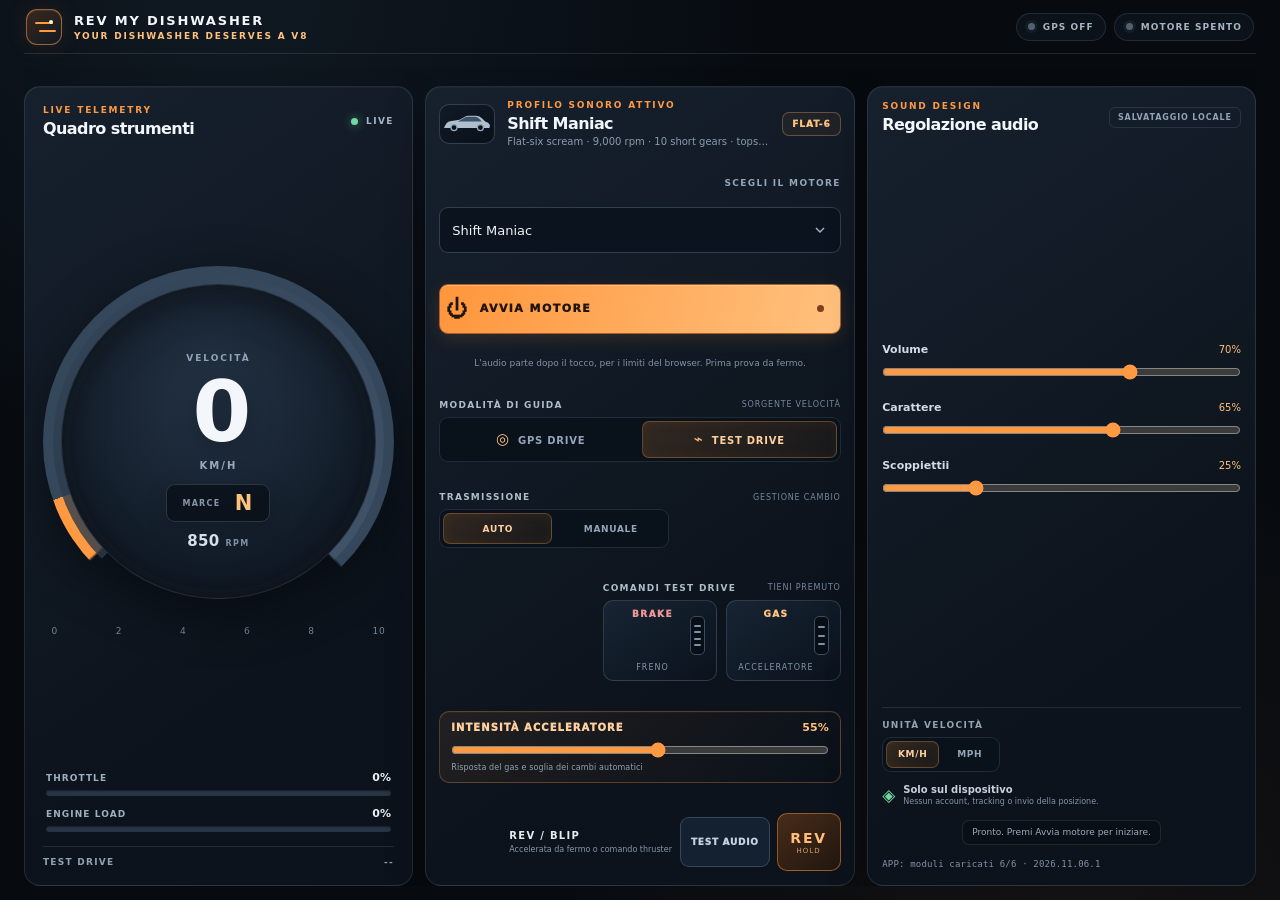
==== index.html @ 3713cd1a "Refresh automatic gearbox logic cache version" ====
<!doctype html>
<html lang="it">
<head>
  <meta charset="utf-8">
  <meta name="viewport" content="width=device-width, initial-scale=1, viewport-fit=cover">
  <meta name="theme-color" content="#080b10">
  <meta name="color-scheme" content="dark">
  <meta name="description" content="Rev My Dishwasher — Your dishwasher deserves a V8.">
  <title>Rev My Dishwasher</title>
  <link rel="icon" href="icon.svg" type="image/svg+xml">
  <link rel="stylesheet" href="styles.css">
  <link rel="stylesheet" href="cockpit.css?v=20261105-visual-2">
</head>
<body>
  <div class="app-shell">
    <header class="topbar">
      <a class="brand" href="#top" aria-label="Rev My Dishwasher">
        <span class="brand-mark" aria-hidden="true"><i></i><b></b></span>
        <span class="brand-copy"><strong>REV MY DISHWASHER</strong><small>YOUR DISHWASHER DESERVES A V8</small></span>
      </a>
      <div class="top-status">
        <span class="status-chip" id="gpsStatus"><i></i><span>GPS OFF</span></span>
        <span class="status-chip" id="audioStatus"><i></i><span>MOTORE SPENTO</span></span>
      </div>
    </header>

    <main id="top" class="dashboard">
      <section class="panel instrument-panel">
        <div class="panel-head">
          <div><p class="eyebrow">LIVE TELEMETRY</p><h1>Quadro strumenti</h1></div>
          <span class="live-mark"><i></i> LIVE</span>
        </div>

        <div class="instrument-stage">
          <div class="rpm-dial" id="rpmDial" style="--rpm-progress:0deg">
            <div class="dial-inner">
              <span class="dial-caption">VELOCITÀ</span>
              <strong class="speed-value" id="speedValue">0</strong>
              <span class="speed-unit" id="speedUnit">km/h</span>
              <div class="gear-box"><small>MARCE</small><strong id="gearValue">N</strong></div>
            </div>
            <div class="rpm-readout"><strong id="rpmValue">0</strong><span>RPM</span></div>
          </div>
          <div class="dial-scale"><span>0</span><span>2</span><span>4</span><span>6</span><span>8</span><span>10</span></div>
        </div>

        <div class="telemetry-bars">
          <div class="meter-row"><div><span>THROTTLE</span><b id="throttleText">0%</b></div><div class="meter-track"><i id="throttleMeter"></i></div></div>
          <div class="meter-row"><div><span>ENGINE LOAD</span><b id="loadText">0%</b></div><div class="meter-track load"><i id="loadMeter"></i></div></div>
        </div>
        <div class="instrument-foot"><span id="driveState">IN ATTESA</span><span id="gpsAccuracy">--</span></div>
      </section>

      <section class="panel control-panel">
        <div class="car-head">
          <div class="car-glyph" aria-hidden="true"><svg viewBox="0 0 120 42"><path d="M7 29 12 20q3-5 12-6l19-3 12-7q4-2 9-2h18q7 0 13 6l7 7q8 2 11 8l-1 7H8z"/><path class="glass" d="m46 11 10-6q2-1 6-1h17q5 0 10 5l5 6H39z"/><circle cx="30" cy="29" r="7"/><circle cx="91" cy="29" r="7"/></svg></div>
          <div class="car-title"><p class="eyebrow">PROFILO SONORO ATTIVO</p><h2 id="carName">Shift Maniac</h2><p id="carTagline">Flat-six scream · 9,000 rpm</p></div>
          <span class="engine-badge" id="engineBadge">FLAT-6</span>
        </div>

        <label class="field-label" for="carSelect">SCEGLI IL MOTORE</label>
        <select id="carSelect" class="car-select"></select>

        <button class="start-button" id="startButton" type="button">
          <span class="power-symbol">⏻</span><span id="startLabel">AVVIA MOTORE</span><i class="start-led"></i>
        </button>
        <p class="start-note" id="startNote">L'audio parte dopo il tocco, per i limiti del browser. Prima prova da fermo.</p>

        <div class="section-block">
          <div class="section-heading"><span>MODALITÀ DI GUIDA</span><small>SORGENTE VELOCITÀ</small></div>
          <div class="segmented" role="group" aria-label="Modalità di guida">
            <button type="button" data-mode="gps" aria-pressed="false"><span>◎</span> GPS DRIVE</button>
            <button type="button" data-mode="test" class="active" aria-pressed="true"><span>⌁</span> TEST DRIVE</button>
          </div>
        </div>

        <div class="section-block gearbox-block">
          <div class="section-heading"><span>TRASMISSIONE</span><small>GESTIONE CAMBIO</small></div>
          <div class="gearbox-row">
            <div class="segmented compact" role="group" aria-label="Tipo cambio">
              <button id="autoButton" class="active" type="button" aria-pressed="true">AUTO</button>
              <button id="manualButton" type="button" aria-pressed="false">MANUALE</button>
            </div>
            <div class="manual-gears" id="manualGears" hidden>
              <button id="downGear" type="button" aria-label="Scala marcia">−</button>
              <strong id="manualGearLabel">1</strong>
              <button id="upGear" type="button" aria-label="Aumenta marcia">+</button>
            </div>
          </div>
        </div>

        <div class="pedal-block" id="testControls">
          <div class="section-heading"><span>COMANDI TEST DRIVE</span><small>TIENI PREMUTO</small></div>
          <div class="pedal-row">
            <button class="pedal brake" id="brakePedal" type="button"><span class="pedal-kicker">BRAKE</span><span class="pedal-face"><i></i><i></i><i></i><i></i></span><small>FRENO</small></button>
            <button class="pedal gas" id="gasPedal" type="button"><span class="pedal-kicker">GAS</span><span class="pedal-face"><i></i><i></i><i></i></span><small>ACCELERATORE</small></button>
          </div>
        </div>

        <div class="accelerator-intensity">
          <label class="intensity-control">
            <span><b>INTENSITÀ ACCELERATORE</b><output id="intensityValue">55%</output></span>
            <input id="intensitySlider" type="range" min="0" max="100" value="55">
            <small>Risposta del gas e soglia dei cambi automatici</small>
          </label>
        </div>

        <div class="rev-row">
          <div><b>REV / BLIP</b><small>Accelerata da fermo o comando thruster</small></div>
          <div class="rev-actions"><button class="test-audio" id="soundTestButton" type="button">TEST AUDIO</button><button class="rev-button" id="revButton" type="button"><b>REV</b><small>HOLD</small></button></div>
        </div>
      </section>

      <section class="panel tuning-panel">
        <div class="panel-head"><div><p class="eyebrow">SOUND DESIGN</p><h2>Regolazione audio</h2></div><span class="local-tag">SALVATAGGIO LOCALE</span></div>
        <div class="slider-list">
          <label class="slider-control"><span><b>Volume</b><output id="volumeValue">70%</output></span><input id="volumeSlider" type="range" min="0" max="100" value="70"></label>
          <label class="slider-control"><span><b>Carattere</b><output id="characterValue">65%</output></span><input id="characterSlider" type="range" min="0" max="100" value="65"></label>
          <label class="slider-control"><span><b>Scoppiettii</b><output id="crackleValue">25%</output></span><input id="crackleSlider" type="range" min="0" max="100" value="25"></label>
        </div>
        <div class="bottom-controls">
          <div><span class="field-label">UNITÀ VELOCITÀ</span><div class="segmented compact units"><button id="kmhButton" class="active" type="button">KM/H</button><button id="mphButton" type="button">MPH</button></div></div>
          <div class="privacy-note"><span class="privacy-icon">◈</span><span><b>Solo sul dispositivo</b><small>Nessun account, tracking o invio della posizione.</small></span></div>
        </div>
        <div class="notice" id="notice" role="status">Pronto. Premi Avvia motore per iniziare.</div>
        <p id="runtimeStatus" role="status" style="margin:8px 0 0;color:#8793a3;font:11px/1.4 ui-monospace,monospace;letter-spacing:.02em;overflow-wrap:anywhere">APP: caricamento moduli…</p>
      </section>

      <section class="footer-panel">
        <div><p class="eyebrow">REV MY DISHWASHER · PERSONAL BUILD</p><h2>Your dishwasher deserves a V8.</h2><p>Il suono viene generato in tempo reale nel browser. GPS, cambio e parametri audio restano sul dispositivo.</p></div>
        <div class="footer-flags"><span><i></i> Audio locale</span><span><i></i> Nessun paywall</span><span><i></i> Accesso privato</span></div>
      </section>
    </main>

    <footer class="page-footer"><span>REV MY DISHWASHER</span><span>Non coprire sirene, clacson, avvisi o altri suoni di sicurezza. Usa a volume moderato.</span></footer>
  </div>

  <script>
    (function () {
      var boot = window.__RMD_BOOT = { version: '2026.11.06.1', loaded: [], errors: [], ready: false };
      function show(message) {
        var box = document.getElementById('notice');
        var status = document.getElementById('runtimeStatus');
        if (box) { box.className = 'notice error'; box.textContent = message; }
        if (status) status.textContent = 'APP: ERRORE · ' + message;
      }
      window.__RMD_SCRIPT_LOADED = function (name) {
        boot.loaded.push(name);
        var status = document.getElementById('runtimeStatus');
        if (status) status.textContent = 'APP: moduli caricati ' + boot.loaded.length + '/6 · ' + boot.version;
      };
      window.__RMD_SCRIPT_FAILED = function (name) {
        var message = 'Impossibile caricare ' + name + '.';
        boot.errors.push(message); show(message);
      };
      window.addEventListener('error', function (event) {
        var message = event && event.message ? event.message : 'Errore JavaScript non identificato';
        if (event && event.filename) message += ' (' + event.filename.split('/').pop() + ':' + (event.lineno || '?') + ')';
        boot.errors.push(message); show('Errore JavaScript: ' + message);
      });
      window.addEventListener('unhandledrejection', function (event) {
        var reason = event && event.reason;
        var message = reason && reason.message ? reason.message : String(reason || 'Promise rifiutata');
        boot.errors.push(message); show('Errore audio/app: ' + message);
      });
      setTimeout(function () {
        if (!boot.ready && !boot.errors.length) show('App non inizializzata. Moduli: ' + boot.loaded.join(', '));
      }, 2500);
    })();
  </script>
  <script src="js/engine-dsp.js?v=20261105-1" onload="__RMD_SCRIPT_LOADED('engine-dsp.js')" onerror="__RMD_SCRIPT_FAILED('engine-dsp.js')"></script>
  <script src="js/cars.js?v=20261105-1" onload="__RMD_SCRIPT_LOADED('cars.js')" onerror="__RMD_SCRIPT_FAILED('cars.js')"></script>
  <script src="js/audio.js?v=20261105-1" onload="__RMD_SCRIPT_LOADED('audio.js')" onerror="__RMD_SCRIPT_FAILED('audio.js')"></script>
  <script src="js/gps.js?v=20261105-1" onload="__RMD_SCRIPT_LOADED('gps.js')" onerror="__RMD_SCRIPT_FAILED('gps.js')"></script>
  <script src="js/vehicle.js?v=20261106-auto-1" onload="__RMD_SCRIPT_LOADED('vehicle.js')" onerror="__RMD_SCRIPT_FAILED('vehicle.js')"></script>
  <script src="js/main.js?v=20261105-1" onload="__RMD_SCRIPT_LOADED('main.js')" onerror="__RMD_SCRIPT_FAILED('main.js')"></script>
</body>
</html>
---- styles.css ----
:root{color-scheme:dark;--bg:#080b10;--panel:#111720;--panel2:#0d131b;--line:#253140;--muted:#8391a2;--text:#f2f5f8;--amber:#ff9b3d;--amber2:#ffbd71;--green:#72d8a0;--red:#ff6262;font-family:Inter,ui-sans-serif,system-ui,-apple-system,BlinkMacSystemFont,"Segoe UI",sans-serif}*{box-sizing:border-box}html{min-height:100%;background:var(--bg)}body{margin:0;min-height:100vh;color:var(--text);background:radial-gradient(ellipse at 50% -18%,#1b2634 0,transparent 54%),var(--bg);font-size:15px}.app-shell{width:min(1440px,100%);margin:0 auto;padding:0 30px 22px}.topbar{height:80px;display:flex;align-items:center;justify-content:space-between;border-bottom:1px solid rgba(128,148,170,.18);gap:18px}.brand{display:flex;align-items:center;gap:12px;text-decoration:none;color:inherit}.brand-mark{position:relative;width:36px;height:36px;border:1px solid #a65f2c;border-radius:11px;display:block;background:linear-gradient(145deg,#352216,#10151c);box-shadow:0 0 24px #ff963b1c}.brand-mark:before,.brand-mark:after{content:"";position:absolute;left:8px;right:8px;height:2px;background:var(--amber);border-radius:3px}.brand-mark:before{top:12px}.brand-mark:after{top:20px;left:12px;right:5px}.brand-mark i{position:absolute;width:4px;height:4px;border-radius:50%;background:#fff0d7;right:8px;top:10px}.brand-mark b{display:none}.brand-copy{display:flex;flex-direction:column;gap:3px}.brand-copy strong{font-size:14px;letter-spacing:.12em}.brand-copy small{font-size:9px;letter-spacing:.22em;color:var(--amber2);font-weight:700}.top-status{display:flex;gap:8px}.status-chip{display:inline-flex;align-items:center;gap:8px;padding:8px 11px;border:1px solid var(--line);border-radius:6px;background:#0d131b;color:#9aa8b7;font-size:9px;font-weight:800;letter-spacing:.12em}.status-chip i,.live-mark i{width:7px;height:7px;border-radius:50%;background:#556272;box-shadow:0 0 0 3px #5562721b}.status-chip.ok i{background:var(--green);box-shadow:0 0 8px #72d8a0a3}.status-chip.active i{background:var(--amber);box-shadow:0 0 8px #ff9b3da3}.dashboard{display:grid;grid-template-columns:minmax(330px,.88fr) minmax(450px,1.12fr);gap:18px;padding-top:20px}.panel{border:1px solid var(--line);border-radius:12px;background:linear-gradient(155deg,#151e29,#0f151d 70%);box-shadow:0 14px 44px #00000024}.instrument-panel{padding:22px 24px 18px;grid-row:span 2;min-height:610px;display:flex;flex-direction:column}.panel-head{display:flex;align-items:center;justify-content:space-between;gap:12px}.eyebrow{margin:0 0 5px;color:var(--amber);font-size:9px;font-weight:800;letter-spacing:.2em}.panel h1,.panel h2{margin:0;font-size:20px;letter-spacing:-.025em}.live-mark{display:flex;align-items:center;gap:7px;color:#9daebe;font-size:9px;font-weight:800;letter-spacing:.15em}.live-mark i{background:var(--green);box-shadow:0 0 9px #72d8a0}.instrument-stage{flex:1;display:flex;flex-direction:column;align-items:center;justify-content:center;min-height:390px;padding:18px 0 10px}.rpm-dial{--rpm-progress:0deg;position:relative;width:min(100%,350px);aspect-ratio:1;border-radius:50%;display:grid;place-items:center;background:conic-gradient(from 225deg,transparent 0deg,transparent 2deg,var(--amber) 3deg,var(--amber) var(--rpm-progress),#354253 var(--rpm-progress),#354253 270deg,transparent 271deg,transparent 360deg);filter:drop-shadow(0 12px 22px #0008)}.rpm-dial:before{content:"";position:absolute;inset:10px;border-radius:50%;background:conic-gradient(from 225deg,#242f3d 0deg,#3a495c 270deg,transparent 271deg);opacity:.8}.rpm-dial:after{content:"";position:absolute;inset:18px;border:1px solid #71819721;border-radius:50%;background:radial-gradient(circle at 48% 40%,#202b38 0,#0c121a 67%);box-shadow:inset 0 5px 30px #0008}.dial-inner{position:relative;z-index:1;display:flex;flex-direction:column;align-items:center;justify-content:center;margin-top:-8px}.dial-caption{font-size:9px;font-weight:800;letter-spacing:.2em;color:#8493a4}.speed-value{font-size:clamp(68px,7vw,94px);font-weight:750;line-height:1;letter-spacing:-.07em;font-variant-numeric:tabular-nums;margin:8px 0 0}.speed-unit{font-size:11px;letter-spacing:.17em;text-transform:uppercase;color:#8f9dae;margin-top:4px}.gear-box{display:flex;align-items:center;gap:12px;margin-top:19px;padding:7px 14px;border:1px solid #405063;background:#0a1018;border-radius:7px}.gear-box small{font-size:8px;color:#8492a3;letter-spacing:.15em}.gear-box strong{font-size:21px;color:var(--amber2);min-width:20px;text-align:center}.rpm-readout{position:absolute;z-index:2;bottom:20%;display:flex;align-items:baseline;gap:5px}.rpm-readout strong{font-size:14px;font-variant-numeric:tabular-nums;color:#b4c1d0}.rpm-readout span{font-size:8px;letter-spacing:.14em;color:#778596}.dial-scale{width:100%;max-width:350px;display:flex;justify-content:space-between;padding:0 9px;color:#738396;font-size:9px;letter-spacing:.08em;margin-top:10px}.telemetry-bars{display:grid;gap:17px;padding:10px 3px 20px}.meter-row>div:first-child{display:flex;align-items:center;justify-content:space-between;margin-bottom:8px}.meter-row span{font-size:9px;color:#9aa7b7;font-weight:800;letter-spacing:.12em}.meter-row b{font-size:11px;font-variant-numeric:tabular-nums;color:#e3e9f0}.meter-track{height:6px;border-radius:20px;background:#263241;overflow:hidden}.meter-track i{display:block;width:0;height:100%;border-radius:20px;background:linear-gradient(90deg,#d76f27,#ffba70);transition:width .12s linear}.meter-track.load i{background:linear-gradient(90deg,#477b9f,#74c7e6)}.instrument-foot{display:flex;justify-content:space-between;padding-top:13px;border-top:1px solid #273241;color:#8a99aa;font-size:9px;font-weight:800;letter-spacing:.13em}.control-panel{padding:21px 23px 18px}.car-head{display:flex;align-items:center;gap:13px;margin-bottom:17px}.car-glyph{width:72px;height:51px;display:grid;place-items:center;border:1px solid #303d4d;border-radius:8px;background:#0a1018;flex:none}.car-glyph svg{width:65px;fill:#9ba9b8}.car-glyph .glass{fill:#34485b}.car-glyph circle{fill:#0a1018;stroke:#7b8b9d;stroke-width:3}.car-title{min-width:0;flex:1}.car-title h2{font-size:20px;white-space:nowrap;overflow:hidden;text-overflow:ellipsis}.car-title>p:last-child{margin:4px 0 0;color:#8392a3;font-size:11px;white-space:nowrap;overflow:hidden;text-overflow:ellipsis}.engine-badge{padding:6px 8px;border:1px solid #65472f;border-radius:5px;color:var(--amber2);font-size:9px;font-weight:900;letter-spacing:.1em}.field-label{display:block;margin:0 0 7px;color:#93a2b4;font-size:9px;font-weight:800;letter-spacing:.15em}.car-select{appearance:none;width:100%;height:42px;padding:0 38px 0 12px;border:1px solid #344355;border-radius:6px;color:#e7edf4;background:#0c131c url("data:image/svg+xml,%3Csvg xmlns='http://www.w3.org/2000/svg' width='12' height='12' viewBox='0 0 12 12'%3E%3Cpath d='m2 4 4 4 4-4' fill='none' stroke='%23aab6c5' stroke-width='1.4'/%3E%3C/svg%3E") no-repeat right 14px center;font:inherit;font-size:13px}.start-button{width:100%;height:52px;margin-top:13px;display:flex;align-items:center;justify-content:center;gap:11px;border:1px solid #a95f2d;border-radius:7px;color:#20140b;background:linear-gradient(100deg,#ff9a3d,#ffc17e);font-size:12px;font-weight:950;letter-spacing:.14em;box-shadow:0 5px 20px #f68f3b1f;cursor:pointer;transition:filter .15s,transform .15s}.start-button:hover{filter:brightness(1.07)}.start-button:active{transform:translateY(1px)}.start-button.running{border-color:#438a66;background:linear-gradient(100deg,#55b982,#a1e4b9);color:#071b10}.power-symbol{font-size:21px;line-height:1;font-weight:400}.start-led{width:7px;height:7px;background:#7e401c;border-radius:50%;margin-left:auto;margin-right:14px}.start-button.running .start-led{background:#0b4b29;box-shadow:0 0 8px #135d32}.start-note{min-height:22px;margin:7px 0 14px;color:#778799;font-size:10px;line-height:1.4}.section-block{padding:12px 0;border-top:1px solid #293442}.section-heading{display:flex;align-items:center;justify-content:space-between;gap:10px;margin-bottom:9px}.section-heading span{font-size:9px;font-weight:850;letter-spacing:.15em;color:#aab5c2}.section-heading small{font-size:8px;letter-spacing:.1em;color:#6e7d8e}.segmented{display:flex;gap:5px;padding:4px;background:#090f16;border:1px solid #283444;border-radius:7px}.segmented button{flex:1;min-height:35px;border:1px solid transparent;border-radius:5px;background:transparent;color:#8e9cac;font-size:10px;font-weight:850;letter-spacing:.08em;cursor:pointer}.segmented button span{font-size:15px;margin-right:5px;color:var(--amber2)}.segmented button.active{border-color:#5a412d;background:linear-gradient(130deg,#2b2119,#181c22);color:#ffc17e;box-shadow:inset 0 0 12px #ff9b3d0e}.gearbox-block{padding-bottom:10px}.gearbox-row{display:flex;align-items:center;gap:10px}.compact{max-width:230px;flex:1}.compact button{min-height:29px;font-size:9px}.manual-gears{display:flex;align-items:center;gap:7px}.manual-gears button{width:30px;height:30px;border-radius:5px;border:1px solid #364659;background:#121d29;color:#f5ad63;font-size:18px;cursor:pointer}.manual-gears strong{min-width:16px;text-align:center;color:#ecf1f6}.pedal-block{border-top:1px solid #293442;padding-top:12px}.pedal-row{display:grid;grid-template-columns:1fr 1fr;gap:12px}.pedal{height:78px;display:grid;grid-template-columns:1fr auto;grid-template-rows:auto 1fr auto;align-items:center;padding:8px 12px;border:1px solid #394758;border-radius:6px;background:linear-gradient(145deg,#141e29,#0a1018);color:#b2becc;touch-action:none;user-select:none;cursor:pointer}.pedal-kicker{font-size:8px;letter-spacing:.16em;font-weight:900}.pedal-face{grid-column:2;grid-row:1 / span 2;width:15px;height:41px;display:flex;justify-content:space-evenly;align-items:center;flex-direction:column;border-radius:4px;background:#0a0f15;border:1px solid #384656;padding:3px}.pedal-face i{width:7px;height:2px;border-radius:3px;background:#718196}.pedal small{grid-row:3;font-size:8px;color:#778899;letter-spacing:.13em}.pedal.gas .pedal-kicker{color:var(--amber2)}.pedal.gas.active{border-color:#d17c3b;box-shadow:inset 0 0 18px #ff9b3d1d}.pedal.brake .pedal-kicker{color:#ed8686}.pedal.brake.active{border-color:#b85c5c;box-shadow:inset 0 0 18px #ff62621a}.rev-row{display:flex;align-items:center;justify-content:space-between;gap:10px;padding-top:13px;margin-top:12px;border-top:1px solid #293442}.rev-row>div:first-child{display:flex;flex-direction:column;gap:4px}.rev-row b{font-size:10px;letter-spacing:.15em;color:#dce3eb}.rev-row small{font-size:9px;color:#7f8e9f}.rev-actions{display:flex;align-items:center;gap:8px}.test-audio{height:34px;padding:0 12px;border:1px solid #3f5265;border-radius:5px;background:#111c28;color:#b6c5d5;font-size:8px;font-weight:900;letter-spacing:.09em;cursor:pointer}.rev-button{width:60px;height:47px;border:1px solid #9a5a2c;border-radius:7px;background:linear-gradient(145deg,#432716,#20170f);color:#ffb66f;display:flex;flex-direction:column;align-items:center;justify-content:center;gap:1px;touch-action:none;cursor:pointer}.rev-button b{font-size:13px;letter-spacing:.13em;color:inherit}.rev-button small{font-size:7px;letter-spacing:.15em;color:#bb8c64}.rev-button.active{background:linear-gradient(145deg,#ff9b3d,#d16c27);color:#1d1209;box-shadow:0 0 18px #ff9b3d37}.tuning-panel{padding:21px 23px}.local-tag{font-size:8px;font-weight:800;letter-spacing:.12em;color:#8292a4;border:1px solid #344355;border-radius:4px;padding:6px 8px}.slider-list{display:grid;grid-template-columns:1fr 1fr;gap:19px 25px;margin-top:22px}.slider-control{display:block}.slider-control>span{display:flex;align-items:center;justify-content:space-between;margin-bottom:12px}.slider-control b{font-size:11px;color:#cbd4df}.slider-control output{font-size:10px;color:var(--amber2);font-variant-numeric:tabular-nums}.slider-control input{width:100%;accent-color:var(--amber);height:4px;cursor:pointer}.bottom-controls{display:flex;align-items:center;justify-content:space-between;gap:18px;margin-top:24px;padding-top:16px;border-top:1px solid #293442}.units{width:128px}.units button{min-height:26px}.privacy-note{display:flex;align-items:center;gap:9px}.privacy-icon{color:var(--green);font-size:19px}.privacy-note>span:last-child{display:flex;flex-direction:column;gap:3px}.privacy-note b{font-size:10px;color:#bfcbd7}.privacy-note small{font-size:9px;color:#768697}.notice{margin-top:17px;padding:10px 12px;background:#0b121a;border:1px solid #263443;border-radius:5px;color:#91a0b0;font-size:10px;line-height:1.4}.notice.warn{border-color:#78512d;color:#ffbd71}.notice.error{border-color:#703a3a;color:#ff9797}.footer-panel{grid-column:1/-1;display:flex;align-items:center;justify-content:space-between;gap:22px;padding:19px 22px;border:1px solid #293644;border-radius:10px;background:linear-gradient(110deg,#111923,#0c1219)}.footer-panel h2{font-size:17px;margin:0 0 5px}.footer-panel p:last-child{margin:0;color:#8292a4;font-size:10px}.footer-flags{display:flex;flex-wrap:wrap;gap:14px}.footer-flags span{display:flex;align-items:center;gap:6px;color:#aab6c3;font-size:9px;white-space:nowrap}.footer-flags i{width:6px;height:6px;background:var(--green);border-radius:50%}.page-footer{display:flex;justify-content:space-between;gap:18px;padding:16px 2px 0;color:#667688;font-size:9px;letter-spacing:.05em}.page-footer span:first-child{font-weight:900;letter-spacing:.13em}button:focus-visible,select:focus-visible,input:focus-visible{outline:2px solid var(--amber2);outline-offset:3px}[hidden]{display:none!important}
@media(max-width:950px){.app-shell{padding:0 17px 20px}.dashboard{grid-template-columns:minmax(280px,.9fr) minmax(370px,1.1fr);gap:12px}.instrument-panel{padding:19px 17px;min-height:580px}.control-panel,.tuning-panel{padding:18px}.rpm-dial{max-width:310px}.instrument-stage{min-height:360px}.slider-list{gap:17px 18px}}
@media(max-width:720px){.app-shell{padding:0 12px 18px}.topbar{height:66px}.brand-copy strong{font-size:12px}.brand-copy small{font-size:8px;letter-spacing:.14em}.top-status{gap:5px}.status-chip{padding:7px 8px;font-size:8px}.dashboard{grid-template-columns:1fr;padding-top:12px}.instrument-panel{grid-row:auto;min-height:0;padding:17px 19px}.instrument-stage{min-height:310px}.rpm-dial{max-width:290px}.control-panel,.tuning-panel{padding:17px}.footer-panel{grid-column:auto;display:block}.footer-flags{margin-top:14px}.page-footer{flex-direction:column;gap:7px}.slider-list{gap:18px 15px}}
@media(max-width:420px){.top-status .status-chip{gap:5px;padding:6px}.top-status .status-chip span{font-size:7px}.brand-mark{width:31px;height:31px}.brand-copy strong{font-size:10px}.brand-copy small{font-size:7px}.instrument-stage{min-height:285px}.rpm-dial{max-width:260px}.speed-value{font-size:72px}.slider-list{grid-template-columns:1fr}.bottom-controls{align-items:flex-start;flex-direction:column}.privacy-note{align-items:flex-start}.car-glyph{width:59px}.car-title h2{font-size:17px}.engine-badge{font-size:8px}.rev-row{align-items:flex-start;flex-direction:column}.rev-actions{width:100%;justify-content:flex-end}}
---- cockpit.css ----
/* Rev My Dishwasher — Tesla landscape cockpit */
:root{
  color-scheme:dark;
  --bg:#070b10;--panel:#111923;--line:rgba(151,174,198,.16);
  --line-strong:rgba(151,174,198,.27);--muted:#8796a8;--text:#f3f6fa;
  --amber:#ff9a43;--amber-soft:#ffc17e;--cyan:#75c8e8;--green:#72d8a0;
  font-family:Inter,ui-sans-serif,system-ui,-apple-system,BlinkMacSystemFont,"Segoe UI",sans-serif
}
*{box-sizing:border-box}
html,body{margin:0;width:100%;min-height:100%;background:var(--bg);color:var(--text)}
body{font-size:14px;background:radial-gradient(ellipse at 18% 0%,rgba(41,65,87,.25),transparent 37%),radial-gradient(ellipse at 85% 100%,rgba(132,70,32,.10),transparent 35%),var(--bg)}
button,select,input{font:inherit}button{cursor:pointer;-webkit-tap-highlight-color:transparent}
.app-shell{width:min(1920px,100%);height:100dvh;min-height:0;margin:0 auto;padding:0 24px 14px;display:flex;flex-direction:column;gap:12px;overflow:hidden}
.topbar{height:clamp(50px,6dvh,64px);flex:none;display:flex;align-items:center;justify-content:space-between;gap:18px;border-bottom:1px solid var(--line);padding:0 2px}
.brand{display:flex;align-items:center;gap:12px;text-decoration:none;color:inherit;min-width:0}
.brand-mark{position:relative;width:36px;height:36px;flex:none;border:1px solid rgba(255,161,82,.52);border-radius:11px;display:block;background:linear-gradient(145deg,#3b281c,#111923);box-shadow:0 0 24px rgba(255,150,62,.10),inset 0 1px 0 rgba(255,255,255,.08)}
.brand-mark:before,.brand-mark:after{content:"";position:absolute;left:8px;right:8px;height:2px;background:var(--amber);border-radius:3px}
.brand-mark:before{top:12px}.brand-mark:after{top:20px;left:12px;right:5px}
.brand-mark i{position:absolute;width:4px;height:4px;border-radius:50%;background:#fff0d7;right:8px;top:10px}.brand-mark b{display:none}
.brand-copy{display:flex;flex-direction:column;gap:3px;min-width:0}
.brand-copy strong{font-size:13px;letter-spacing:.14em;font-weight:900;white-space:nowrap}
.brand-copy small{font-size:9px;letter-spacing:.20em;color:var(--amber-soft);font-weight:750;white-space:nowrap}
.top-status{display:flex;gap:8px;align-items:center}
.status-chip{display:inline-flex;align-items:center;gap:8px;padding:8px 11px;border:1px solid var(--line);border-radius:999px;background:rgba(13,20,29,.82);color:#a6b4c3;font-size:9px;font-weight:850;letter-spacing:.12em;white-space:nowrap}
.status-chip i,.live-mark i{width:7px;height:7px;flex:none;border-radius:50%;background:#536273;box-shadow:0 0 0 3px rgba(83,98,115,.13)}
.status-chip.ok i{background:var(--green);box-shadow:0 0 10px rgba(114,216,160,.65)}
.status-chip.active i{background:var(--amber);box-shadow:0 0 10px rgba(255,154,67,.65)}
.dashboard{flex:1;min-height:0;height:calc(100dvh - clamp(50px,6dvh,64px) - 26px);display:grid;grid-template-columns:minmax(330px,.88fr) minmax(560px,1.22fr);grid-template-rows:minmax(0,1.2fr) minmax(0,.8fr);gap:12px;overflow:hidden}
.panel{position:relative;min-width:0;min-height:0;border:1px solid var(--line);border-radius:16px;background:linear-gradient(145deg,rgba(23,34,47,.97),rgba(12,19,28,.98) 72%);box-shadow:0 16px 42px rgba(0,0,0,.22),inset 0 1px 0 rgba(255,255,255,.035);overflow:hidden}
.instrument-panel{grid-column:1;grid-row:1 / span 2;padding:clamp(14px,1.4vw,23px);display:flex;flex-direction:column}
.panel-head{display:flex;align-items:center;justify-content:space-between;gap:12px;min-width:0}
.eyebrow{margin:0 0 4px;color:var(--amber);font-size:9px;font-weight:900;letter-spacing:.20em;text-transform:uppercase}
.panel h1,.panel h2{margin:0;font-size:clamp(16px,1.25vw,21px);letter-spacing:-.035em;font-weight:760}
.live-mark{display:flex;align-items:center;gap:8px;color:#a6b6c7;font-size:9px;font-weight:900;letter-spacing:.16em;white-space:nowrap}
.live-mark i{background:var(--green);box-shadow:0 0 10px rgba(114,216,160,.6)}
.instrument-stage{flex:1;min-height:0;display:flex;flex-direction:column;align-items:center;justify-content:center;padding:8px 0}
.rpm-dial{--rpm-progress:0deg;position:relative;width:min(100%,430px,47dvh);aspect-ratio:1;flex:none;border-radius:50%;display:grid;place-items:center;background:conic-gradient(from 225deg,transparent 0deg,transparent 2deg,var(--amber) 3deg,var(--amber) var(--rpm-progress),#35475a var(--rpm-progress),#35475a 270deg,transparent 271deg,transparent 360deg);filter:drop-shadow(0 14px 26px rgba(0,0,0,.44))}
.rpm-dial:before{content:"";position:absolute;inset:10px;border-radius:50%;background:conic-gradient(from 225deg,#29394a 0deg,#42566d 270deg,transparent 271deg);opacity:.8}
.rpm-dial:after{content:"";position:absolute;inset:18px;border:1px solid rgba(155,183,209,.13);border-radius:50%;background:radial-gradient(circle at 48% 35%,#233244 0,#111b27 66%,#0a111a 100%);box-shadow:inset 0 6px 36px rgba(0,0,0,.55),inset 0 0 0 8px rgba(255,255,255,.012)}
.dial-inner{position:relative;z-index:1;display:flex;flex-direction:column;align-items:center;justify-content:center;margin-top:-8px}
.dial-caption{font-size:9px;font-weight:900;letter-spacing:.22em;color:#91a4b8}
.speed-value{font-size:clamp(72px,6.6vw,112px);font-weight:780;line-height:.96;letter-spacing:-.08em;font-variant-numeric:tabular-nums;margin:9px 0 0;text-shadow:0 5px 26px rgba(0,0,0,.3)}
.speed-unit{font-size:10px;letter-spacing:.20em;text-transform:uppercase;color:#9aaabd;margin-top:7px;font-weight:750}
.gear-box{display:flex;align-items:center;gap:12px;margin-top:clamp(10px,1.5vh,18px);padding:6px 15px;border:1px solid rgba(137,164,191,.24);background:rgba(7,13,20,.72);border-radius:9px;box-shadow:0 6px 22px rgba(0,0,0,.16)}
.gear-box small{font-size:8px;color:#8798aa;letter-spacing:.16em;font-weight:800}
.gear-box strong{font-size:21px;color:var(--amber-soft);min-width:22px;text-align:center;font-variant-numeric:tabular-nums}
.rpm-readout{position:absolute;z-index:2;bottom:19%;display:flex;align-items:baseline;gap:6px}
.rpm-readout strong{font-size:15px;font-variant-numeric:tabular-nums;color:#d5e0eb;letter-spacing:.02em}
.rpm-readout span{font-size:8px;letter-spacing:.17em;color:#8192a5;font-weight:800}
.dial-scale{width:min(100%,430px);display:flex;justify-content:space-between;padding:0 8px;color:#73869a;font-size:9px;letter-spacing:.08em;margin-top:9px}
.telemetry-bars{display:grid;gap:11px;padding:7px 3px 14px}
.meter-row>div:first-child{display:flex;align-items:center;justify-content:space-between;margin-bottom:6px}
.meter-row span{font-size:9px;color:#9eafc0;font-weight:850;letter-spacing:.12em}
.meter-row b{font-size:11px;font-variant-numeric:tabular-nums;color:#ecf2f8}
.meter-track{height:6px;border-radius:20px;background:#273647;overflow:hidden;box-shadow:inset 0 1px 2px rgba(0,0,0,.45)}
.meter-track i{display:block;width:0;height:100%;border-radius:20px;background:linear-gradient(90deg,#d87930,#ffba70);transition:width .12s linear;box-shadow:0 0 12px rgba(255,154,67,.3)}
.meter-track.load i{background:linear-gradient(90deg,#427f9f,#80d2ec);box-shadow:0 0 12px rgba(117,200,232,.25)}
.instrument-foot{display:flex;justify-content:space-between;gap:12px;padding-top:10px;border-top:1px solid var(--line);color:#91a2b4;font-size:9px;font-weight:850;letter-spacing:.14em}

/* Control panel: controls are laid out as two compact rows, not a long column. */
.control-panel{grid-column:2;grid-row:1;padding:clamp(12px,1.15vw,18px);display:grid;grid-template-columns:repeat(4,minmax(0,1fr));grid-template-rows:auto auto auto auto auto minmax(68px,1fr);gap:7px 12px;align-content:stretch}
.car-head{grid-area:1/1/2/5;display:flex;align-items:center;gap:12px;min-height:40px;margin:0}
.car-glyph{width:56px;height:40px;display:grid;place-items:center;border:1px solid var(--line-strong);border-radius:10px;background:linear-gradient(145deg,#101a25,#091019);flex:none}
.car-glyph svg{width:52px;fill:#b0bfce}.car-glyph .glass{fill:#3c5369}.car-glyph circle{fill:#0a111a;stroke:#92a7bc;stroke-width:3}
.car-title{min-width:0;flex:1}.car-title h2{font-size:clamp(16px,1.15vw,20px);white-space:nowrap;overflow:hidden;text-overflow:ellipsis}
.car-title>p:last-child{margin:3px 0 0;color:#8a9caf;font-size:10px;white-space:nowrap;overflow:hidden;text-overflow:ellipsis}
.engine-badge{padding:6px 9px;border:1px solid rgba(255,170,103,.32);border-radius:7px;color:var(--amber-soft);background:rgba(255,154,67,.06);font-size:9px;font-weight:950;letter-spacing:.1em;white-space:nowrap}
.control-panel>.field-label{grid-area:2/1/3/3;align-self:end;margin:0;color:#93a6b9;font-size:9px;font-weight:900;letter-spacing:.15em}
.car-select{grid-area:3/1/4/3;appearance:none;width:100%;height:44px;min-width:0;padding:0 38px 0 12px;border:1px solid var(--line-strong);border-radius:9px;color:#edf3f8;background:#0b141e url("data:image/svg+xml,%3Csvg xmlns='http://www.w3.org/2000/svg' width='12' height='12' viewBox='0 0 12 12'%3E%3Cpath d='m2 4 4 4 4-4' fill='none' stroke='%23aab6c5' stroke-width='1.4'/%3E%3C/svg%3E") no-repeat right 14px center;font-size:13px}
.start-button{grid-area:2/3/4/5;width:100%;height:100%;min-height:0;margin:0;display:flex;align-items:center;justify-content:center;gap:10px;border:1px solid #a95f2d;border-radius:9px;color:#211409;background:linear-gradient(105deg,#ff963c,#ffc17e);font-size:11px;font-weight:950;letter-spacing:.13em;box-shadow:0 5px 18px rgba(246,143,59,.15),inset 0 1px 0 rgba(255,255,255,.25);transition:filter .15s,transform .15s}
.start-button:hover{filter:brightness(1.06)}.start-button:active{transform:translateY(1px)}.start-button.running{border-color:#438a66;background:linear-gradient(105deg,#55b982,#a1e4b9);color:#071b10}
.power-symbol{font-size:22px;line-height:1;font-weight:400}.start-led{width:7px;height:7px;background:#7e401c;border-radius:50%;margin-left:auto;margin-right:10px}.start-button.running .start-led{background:#0b4b29;box-shadow:0 0 8px #135d32}
.start-note{grid-area:4/1/5/5;align-self:center;margin:0;min-height:0;color:#8293a6;font-size:9px;line-height:1.2;white-space:nowrap;overflow:hidden;text-overflow:ellipsis}
.control-panel>.section-block:not(.gearbox-block){grid-area:5/1/6/3;padding:0;border:0;min-width:0}
.control-panel>.gearbox-block{grid-area:5/3/6/5;padding:0;border:0;min-width:0}
.section-heading{display:flex;align-items:center;justify-content:space-between;gap:8px;margin-bottom:7px}
.section-heading span{font-size:9px;font-weight:900;letter-spacing:.14em;color:#aebdca;white-space:nowrap}
.section-heading small{font-size:8px;letter-spacing:.1em;color:#75889c;white-space:nowrap}
.segmented{display:flex;gap:4px;padding:3px;background:#09111a;border:1px solid rgba(143,169,195,.17);border-radius:9px;min-width:0}
.segmented button{flex:1;min-width:0;min-height:37px;padding:0 8px;border:1px solid transparent;border-radius:7px;background:transparent;color:#94a5b7;font-size:10px;font-weight:900;letter-spacing:.075em;white-space:nowrap}
.segmented button span{font-size:15px;margin-right:4px;color:var(--amber-soft)}
.segmented button.active{border-color:rgba(255,161,82,.3);background:linear-gradient(135deg,rgba(255,154,67,.17),rgba(255,154,67,.06));color:#ffd09f;box-shadow:inset 0 0 14px rgba(255,154,67,.06)}
.gearbox-row{display:flex;align-items:center;gap:9px}.compact{max-width:230px;flex:1}.compact button{min-height:31px;font-size:9px}
.manual-gears{display:flex;align-items:center;gap:7px}.manual-gears button{width:34px;height:34px;border-radius:7px;border:1px solid var(--line-strong);background:#142233;color:var(--amber-soft);font-size:18px}.manual-gears strong{min-width:16px;text-align:center;color:#edf2f8}
.control-panel>.pedal-block{grid-area:6/1/7/3;align-self:end;min-width:0;border:0;padding:0}
.pedal-row{display:grid;grid-template-columns:1fr 1fr;gap:9px}
.pedal{height:clamp(65px,8.6vh,82px);display:grid;grid-template-columns:1fr auto;grid-template-rows:auto 1fr auto;align-items:center;padding:8px 11px;border:1px solid rgba(143,169,195,.23);border-radius:10px;background:linear-gradient(145deg,#172433,#0a121c);color:#bac7d4;touch-action:none;user-select:none;-webkit-user-select:none}
.pedal-kicker{font-size:9px;letter-spacing:.16em;font-weight:950}.pedal-face{grid-column:2;grid-row:1 / span 2;width:15px;height:39px;display:flex;justify-content:space-evenly;align-items:center;flex-direction:column;border-radius:5px;background:#080e15;border:1px solid #3b4d60;padding:3px}
.pedal-face i{width:7px;height:2px;border-radius:3px;background:#7e91a6}.pedal small{grid-row:3;font-size:8px;color:#8295a8;letter-spacing:.13em}
.pedal.gas .pedal-kicker{color:var(--amber-soft)}.pedal.gas.active{border-color:#d17c3b;box-shadow:inset 0 0 18px rgba(255,154,67,.12)}.pedal.brake .pedal-kicker{color:#f09494}.pedal.brake.active{border-color:#b85c5c;box-shadow:inset 0 0 18px rgba(255,98,98,.12)}
.control-panel>.rev-row{grid-area:6/3/7/5;align-self:end;min-width:0;display:flex;flex-direction:row;align-items:center;justify-content:space-between;gap:8px;padding:0;margin:0;border:0}
.rev-row>div:first-child{display:flex;flex-direction:column;gap:4px;min-width:0}.rev-row b{font-size:10px;letter-spacing:.13em;color:#e4ebf2}.rev-row small{font-size:8px;color:#8698ab;white-space:nowrap}
.rev-actions{display:flex;align-items:center;gap:7px;flex:none}
.test-audio{height:50px;min-width:86px;padding:0 10px;border:1px solid var(--line-strong);border-radius:9px;background:#132131;color:#c4d3e1;font-size:9px;font-weight:950;letter-spacing:.08em}
.rev-button{width:64px;height:58px;flex:none;border:1px solid rgba(255,154,67,.48);border-radius:10px;background:linear-gradient(145deg,#482b19,#21170f);color:#ffbd7b;display:flex;flex-direction:column;align-items:center;justify-content:center;gap:1px;touch-action:none}
.rev-button b{font-size:14px;letter-spacing:.13em;color:inherit}.rev-button small{font-size:7px;letter-spacing:.15em;color:#d5a276}.rev-button.active{background:linear-gradient(145deg,#ff9b3d,#d16c27);color:#1d1209;box-shadow:0 0 18px rgba(255,155,61,.24)}
.tuning-panel{grid-column:2;grid-row:2;padding:clamp(11px,1vw,16px) clamp(14px,1.3vw,20px);display:grid;grid-template-columns:minmax(0,1fr) minmax(180px,.75fr);grid-template-rows:auto minmax(0,1fr) auto 20px;gap:clamp(5px,.7vh,8px) 12px;align-content:stretch}
.tuning-head{grid-area:1/1/2/3;min-width:0}.slider-list{grid-area:2/1/3/3}.bottom-controls{grid-area:3/1/4/3}.tuning-panel .notice{grid-area:4/1/5/2;flex:initial;align-self:center}.tuning-panel #runtimeStatus{grid-area:4/2/5/3;max-width:100%;justify-self:end;align-self:center}.local-tag{font-size:8px;font-weight:850;letter-spacing:.11em;color:#91a3b6;border:1px solid var(--line);border-radius:6px;padding:5px 8px;white-space:nowrap}
.slider-list{flex:1;min-height:0;display:grid;grid-template-columns:repeat(4,minmax(0,1fr));align-items:center;gap:clamp(10px,1.2vw,18px);margin:0}
.slider-control{display:block;min-width:0}.slider-control>span{display:flex;align-items:center;justify-content:space-between;gap:7px;margin-bottom:6px}
.slider-control b{font-size:11px;color:#d2dce6;white-space:nowrap}.slider-control output{font-size:10px;color:var(--amber-soft);font-variant-numeric:tabular-nums}
.slider-control input{display:block;width:100%;margin:0;accent-color:var(--amber);height:20px;cursor:pointer;touch-action:pan-y}
.bottom-controls{display:flex;align-items:center;justify-content:space-between;gap:16px;margin:0;padding-top:7px;border-top:1px solid var(--line)}
.unit-control{display:flex;align-items:center;gap:9px}.unit-control .field-label{margin:0}.units{width:118px}.units button{min-height:27px;padding:0 6px}
.privacy-note{display:flex;align-items:center;gap:8px;min-width:0}.privacy-icon{color:var(--green);font-size:17px}.privacy-note>span:last-child{display:flex;flex-direction:column;gap:2px}
.privacy-note b{font-size:10px;color:#c6d2de}.privacy-note small{font-size:8px;color:#8294a7;white-space:nowrap}
.notice{flex:1;min-width:0;margin:0!important;padding:6px 9px;background:rgba(7,14,22,.72);border:1px solid var(--line);border-radius:7px;color:#9aabba;font-size:9px!important;line-height:1.25;overflow:hidden;text-overflow:ellipsis;white-space:nowrap}
.notice.warn{border-color:rgba(255,189,113,.35);color:#ffbd71}.notice.error{border-color:rgba(255,98,98,.4);color:#ff9797}
#runtimeStatus{flex:none;max-width:47%;margin:0!important;color:#8293a6!important;font:9px/1.3 ui-monospace,SFMono-Regular,Menlo,monospace!important;letter-spacing:.01em;overflow:hidden;text-overflow:ellipsis;white-space:nowrap}
.tuning-panel #runtimeStatus{align-self:center}
.tuning-panel{position:relative}.tuning-panel .notice{display:inline-block}
.tuning-panel .notice + #runtimeStatus{display:block}
.footer-panel,.page-footer{display:none!important}
button:focus-visible,select:focus-visible,input:focus-visible{outline:2px solid var(--amber-soft);outline-offset:3px}
[hidden]{display:none!important}

/* Compact sizing for shorter landscape windows while preserving tap targets. */
@media (min-width:900px) and (orientation:landscape) and (max-height:760px){
  .app-shell{padding:0 15px 12px;gap:8px}
  .topbar{height:46px}
  .dashboard{height:calc(100dvh - 66px);grid-template-rows:minmax(0,1.12fr) minmax(0,.88fr);gap:9px}
  .instrument-panel{padding:11px}.rpm-dial{width:min(100%,360px,42dvh)}.instrument-stage{padding:3px 0}.telemetry-bars{gap:8px;padding:5px 2px 9px}
  .control-panel{padding:10px;gap:5px;grid-template-rows:36px 9px 38px 10px 49px minmax(58px,1fr)}
  .car-head{min-height:36px}.car-glyph{width:49px;height:35px}.car-glyph svg{width:45px}.car-title h2{font-size:15px}
  .car-select{height:38px}.start-note{font-size:8px}.section-heading{margin-bottom:4px}.section-heading span{font-size:8px}.section-heading small{font-size:7px}
  .segmented button{min-height:32px;font-size:8px;padding:0 4px}.compact button{min-height:28px}.pedal{height:58px}.control-panel>.rev-row{gap:5px}
  .rev-row>div:first-child{gap:2px}.rev-row b{font-size:9px}.rev-row small{font-size:7px}.rev-actions{gap:5px}
  .test-audio{min-width:76px;height:44px;font-size:8px;padding:0 6px}.rev-button{width:54px;height:48px}
  .tuning-panel{padding:8px 11px;gap:4px}.panel h2{font-size:15px}.slider-list{gap:8px}.slider-control>span{margin-bottom:2px}.slider-control b{font-size:9px}.slider-control input{height:16px}
  .bottom-controls{padding-top:4px}.feedback-row{min-height:17px!important}.notice{padding:4px 7px;font-size:8px!important}#runtimeStatus{font-size:8px!important}
}
@media (min-width:900px) and (orientation:landscape) and (max-width:1180px){
  .app-shell{padding-left:12px;padding-right:12px}
  .dashboard{grid-template-columns:minmax(280px,.78fr) minmax(500px,1.22fr)}
  .rpm-dial{width:min(100%,390px,45dvh)}.control-panel{padding:11px;gap:6px}
  .car-glyph{display:none}.profile-row{grid-template-columns:1fr}
  .test-audio{min-width:72px}.rev-row>div:first-child{display:none}
  .slider-control b{font-size:10px}.privacy-note small{font-size:7px}
}
/* Portrait and narrow layouts remain scrollable instead of cutting off controls. */
@media (max-width:899px),(orientation:portrait){
  html,body{height:auto;overflow:auto}.app-shell{height:auto;min-height:100dvh;padding:0 14px 18px;gap:10px;overflow:visible}
  .topbar{height:62px}.dashboard{height:auto;max-height:none;flex:none;display:grid;grid-template-columns:1fr;grid-template-rows:auto;gap:12px;overflow:visible}
  .instrument-panel,.control-panel,.tuning-panel{grid-column:1;grid-row:auto;overflow:visible}
  .instrument-panel{min-height:450px;padding:16px}.rpm-dial{width:min(80vw,340px)}.instrument-stage{min-height:310px}
  .control-panel{display:flex;flex-direction:column;gap:11px;padding:16px}
  .control-panel>.field-label,.car-select,.start-button,.start-note,.control-panel>.section-block:not(.gearbox-block),.control-panel>.gearbox-block,.control-panel>.pedal-block,.control-panel>.rev-row{grid-area:auto}
  .control-panel>.field-label{margin-bottom:-7px}.car-select{height:44px}.start-button{height:48px;margin-top:-5px}.start-note{white-space:normal}
  .drive-settings{display:grid;grid-template-columns:1.08fr .92fr;gap:12px}
  .control-panel>.rev-row{display:flex;flex-direction:row;justify-content:space-between}
  .tuning-panel{display:flex;flex-direction:column;padding:16px;gap:12px}.tuning-panel .notice,.tuning-panel #runtimeStatus{grid-area:auto;max-width:100%;align-self:stretch}.slider-list{grid-template-columns:repeat(2,minmax(0,1fr));gap:15px}
  .feedback-row{display:flex;align-items:center;gap:10px}.footer-panel,.page-footer{display:none!important}
}
@media (max-width:560px){
  .app-shell{padding:0 10px 14px}.brand-mark{width:31px;height:31px}.brand-copy strong{font-size:10px}.brand-copy small{font-size:7px;letter-spacing:.12em}
  .top-status{gap:4px}.status-chip{padding:6px 7px;font-size:7px;gap:5px}
  .panel h1,.panel h2{font-size:17px}.instrument-panel{min-height:405px}.instrument-stage{min-height:275px}.rpm-dial{width:min(76vw,285px)}.speed-value{font-size:74px}
  .drive-settings{grid-template-columns:1fr;gap:10px}.pedal{height:74px}.control-panel>.rev-row{display:grid;grid-template-columns:1fr auto;align-items:center}
  .rev-actions{gap:6px}.rev-button{height:53px;width:62px}.test-audio{height:48px}
  .slider-list{gap:13px 11px}.bottom-controls{align-items:flex-start;flex-direction:column}.privacy-note small{white-space:normal}
  #runtimeStatus{display:none}.feedback-row{display:block}.notice{white-space:normal}.local-tag{font-size:7px;padding:4px 6px}
}

/* Final three-column cockpit: gauges, driving controls, sound setup. */
@media (min-width:900px) and (orientation:landscape){
  .dashboard{grid-template-columns:minmax(250px,.94fr) minmax(280px,1.04fr) minmax(260px,.94fr);grid-template-rows:minmax(0,1fr);height:calc(100dvh - clamp(50px,6dvh,64px) - 26px)}
  .instrument-panel{grid-column:1;grid-row:1}
  .control-panel{grid-column:2;grid-row:1;display:flex;flex-direction:column;justify-content:space-between;gap:clamp(8px,1.35vh,15px);padding:clamp(12px,1.05vw,17px)}
  .control-panel>*{grid-area:auto!important;min-width:0}
  .control-panel>.field-label{margin:0 0 -11px}
  .control-panel>.car-select{height:46px;width:100%}
  .control-panel>.start-button{height:50px;min-height:50px;width:100%;margin:0}
  .control-panel>.start-note{margin:-6px 0 0;min-height:0;white-space:normal}
  .control-panel>.section-block,.control-panel>.gearbox-block{padding:0;border:0}
  .control-panel>.pedal-block{margin-top:4px;padding:0;border:0}
  .control-panel>.rev-row{display:flex;flex-direction:row;align-items:center;justify-content:space-between;gap:8px;padding:0;margin:0;border:0}
  .pedal{height:clamp(72px,9vh,90px)}
  .rev-button{height:58px;width:64px}.test-audio{height:50px}
  .tuning-panel{grid-column:3;grid-row:1;display:flex;flex-direction:column;justify-content:space-between;gap:14px;padding:clamp(13px,1.1vw,18px)}
  .tuning-head{flex:none}
  .slider-list{display:grid;grid-template-columns:1fr;grid-auto-rows:min-content;align-content:center;gap:clamp(12px,2vh,19px);flex:1;min-height:0}
  .slider-control>span{margin-bottom:5px}.slider-control b{font-size:11px}.slider-control input{height:22px}
  .bottom-controls{align-items:flex-start;flex-direction:column;gap:12px;padding-top:12px}
  .privacy-note small{white-space:normal}
  .tuning-panel .notice{flex:0 1 auto;max-width:100%}
  .tuning-panel #runtimeStatus{align-self:flex-start;max-width:100%}
}
@media (min-width:900px) and (orientation:landscape) and (max-height:760px){
  .app-shell{gap:8px;padding-bottom:12px}
  .topbar{height:46px}
  .dashboard{height:calc(100dvh - 66px);grid-template-rows:minmax(0,1fr);gap:9px}
  .instrument-panel{padding:11px}.rpm-dial{width:min(100%,360px,42dvh)}
  .control-panel{padding:10px;gap:7px}.car-head{min-height:35px}.car-glyph{width:46px;height:34px}.car-glyph svg{width:42px}
  .control-panel>.field-label{font-size:8px}.control-panel>.car-select{height:38px}.control-panel>.start-button{height:42px;min-height:42px;font-size:9px}
  .control-panel>.start-note{font-size:8px}.section-heading{margin-bottom:4px}.section-heading span{font-size:8px}
  .segmented button{min-height:31px;font-size:8px;padding:0 4px}.compact button{min-height:28px}
  .pedal{height:60px;padding:6px 8px}.pedal-kicker{font-size:8px}.pedal small{font-size:7px}
  .control-panel>.rev-row{gap:5px}.rev-row>div:first-child{gap:2px}.rev-row b{font-size:9px}.rev-row small{font-size:7px}
  .rev-actions{gap:5px}.test-audio{height:42px;min-width:72px;font-size:8px;padding:0 6px}.rev-button{width:52px;height:46px}
  .tuning-panel{padding:9px 11px;gap:7px}.panel h2{font-size:15px}.slider-list{gap:8px}
  .slider-control b{font-size:10px}.slider-control input{height:16px}
  .bottom-controls{gap:7px;padding-top:7px}.privacy-note small{font-size:7px}
  .notice{padding:4px 7px;font-size:8px!important}#runtimeStatus{font-size:8px!important}
}
@media (min-width:900px) and (orientation:landscape) and (max-width:1180px){
  .app-shell{padding-left:12px;padding-right:12px}
  .dashboard{grid-template-columns:minmax(230px,.9fr) minmax(270px,1.05fr) minmax(245px,.95fr)}
  .control-panel{padding:10px;gap:7px}
  .car-glyph{display:none}.control-panel>.start-button{font-size:9px;gap:5px}.power-symbol{font-size:17px}
  .rev-row>div:first-child{display:none}.test-audio{min-width:68px;padding:0 5px}.rev-button{width:50px}
  .slider-control b{font-size:10px}.privacy-note small{font-size:7px}
}


/* Dedicated accelerator intensity control, placed next to the virtual pedals. */
.accelerator-intensity{
  flex:none;width:100%;padding:9px 11px;border:1px solid rgba(255,154,67,.30);
  border-radius:10px;background:linear-gradient(135deg,rgba(255,154,67,.085),rgba(10,17,26,.72));
  box-shadow:inset 0 1px 0 rgba(255,255,255,.025)
}
.intensity-control{display:block;width:100%;min-width:0}
.intensity-control>span{display:flex;align-items:center;justify-content:space-between;gap:8px;margin-bottom:5px}
.intensity-control b{font-size:10px;color:#ffd09f;font-weight:950;letter-spacing:.105em}
.intensity-control output{font-size:11px;color:var(--amber-soft);font-weight:850;font-variant-numeric:tabular-nums}
.intensity-control input{display:block;width:100%;height:22px;margin:0;accent-color:var(--amber);cursor:pointer;touch-action:pan-y}
.intensity-control small{display:block;margin-top:2px;color:#91a1b2;font-size:8px;line-height:1.25;letter-spacing:.015em}
@media (min-width:900px) and (orientation:landscape) and (max-height:760px){
  .accelerator-intensity{padding:6px 9px}
  .intensity-control>span{margin-bottom:1px}
  .intensity-control b{font-size:8px}
  .intensity-control input{height:18px}
  .intensity-control small{font-size:7px}
}
@media (max-width:560px){
  .accelerator-intensity{padding:9px 10px}
  .intensity-control b{font-size:9px}
}
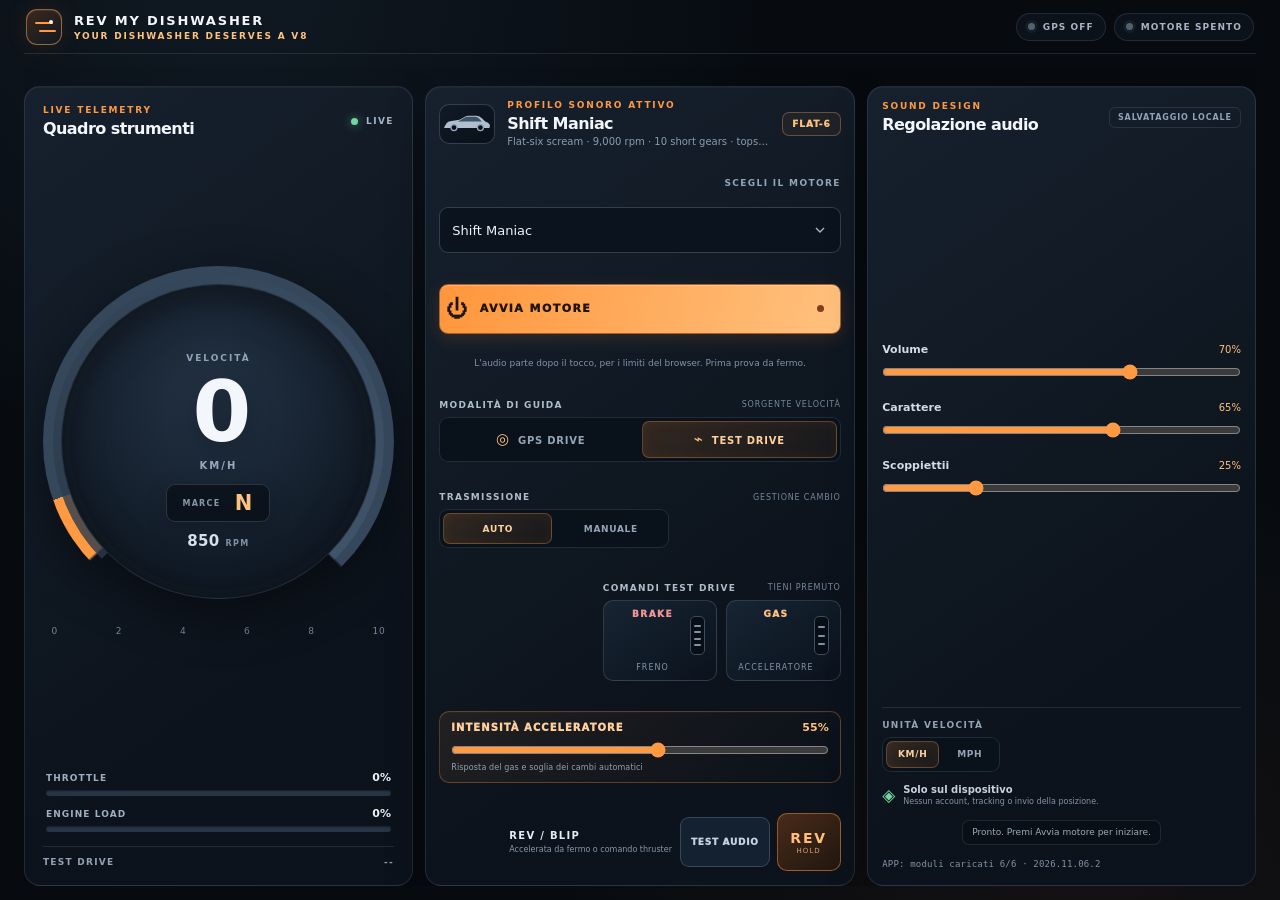
==== commit 4862e579: "Refresh main script cache for automatic gearbox" ====
--- a/index.html
+++ b/index.html
@@ -137,7 +137,7 @@
 
   <script>
     (function () {
-      var boot = window.__RMD_BOOT = { version: '2026.11.06.1', loaded: [], errors: [], ready: false };
+      var boot = window.__RMD_BOOT = { version: '2026.11.06.2', loaded: [], errors: [], ready: false };
       function show(message) {
         var box = document.getElementById('notice');
         var status = document.getElementById('runtimeStatus');
@@ -173,6 +173,6 @@
   <script src="js/audio.js?v=20261105-1" onload="__RMD_SCRIPT_LOADED('audio.js')" onerror="__RMD_SCRIPT_FAILED('audio.js')"></script>
   <script src="js/gps.js?v=20261105-1" onload="__RMD_SCRIPT_LOADED('gps.js')" onerror="__RMD_SCRIPT_FAILED('gps.js')"></script>
   <script src="js/vehicle.js?v=20261106-auto-1" onload="__RMD_SCRIPT_LOADED('vehicle.js')" onerror="__RMD_SCRIPT_FAILED('vehicle.js')"></script>
-  <script src="js/main.js?v=20261105-1" onload="__RMD_SCRIPT_LOADED('main.js')" onerror="__RMD_SCRIPT_FAILED('main.js')"></script>
+  <script src="js/main.js?v=20261106-auto-1" onload="__RMD_SCRIPT_LOADED('main.js')" onerror="__RMD_SCRIPT_FAILED('main.js')"></script>
 </body>
 </html>
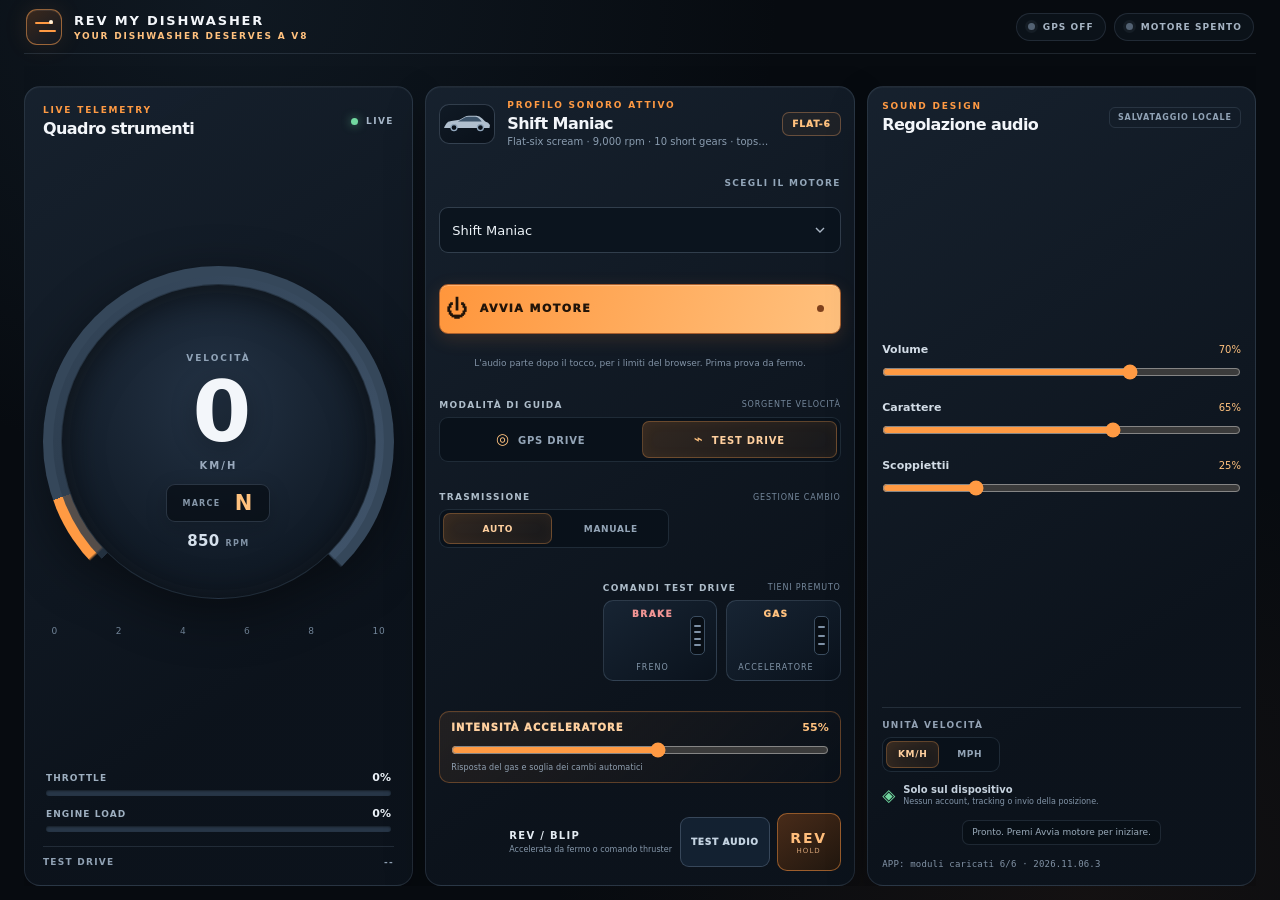
==== commit 02ddf7f4: "Bump app version for per-profile automatic gearbox" ====
--- a/index.html
+++ b/index.html
@@ -137,7 +137,7 @@
 
   <script>
     (function () {
-      var boot = window.__RMD_BOOT = { version: '2026.11.06.2', loaded: [], errors: [], ready: false };
+      var boot = window.__RMD_BOOT = { version: '2026.11.06.3', loaded: [], errors: [], ready: false };
       function show(message) {
         var box = document.getElementById('notice');
         var status = document.getElementById('runtimeStatus');
@@ -172,7 +172,7 @@
   <script src="js/cars.js?v=20261105-1" onload="__RMD_SCRIPT_LOADED('cars.js')" onerror="__RMD_SCRIPT_FAILED('cars.js')"></script>
   <script src="js/audio.js?v=20261105-1" onload="__RMD_SCRIPT_LOADED('audio.js')" onerror="__RMD_SCRIPT_FAILED('audio.js')"></script>
   <script src="js/gps.js?v=20261105-1" onload="__RMD_SCRIPT_LOADED('gps.js')" onerror="__RMD_SCRIPT_FAILED('gps.js')"></script>
-  <script src="js/vehicle.js?v=20261106-auto-1" onload="__RMD_SCRIPT_LOADED('vehicle.js')" onerror="__RMD_SCRIPT_FAILED('vehicle.js')"></script>
+  <script src="js/vehicle.js?v=20261106-gearbox-2" onload="__RMD_SCRIPT_LOADED('vehicle.js')" onerror="__RMD_SCRIPT_FAILED('vehicle.js')"></script>
   <script src="js/main.js?v=20261106-auto-1" onload="__RMD_SCRIPT_LOADED('main.js')" onerror="__RMD_SCRIPT_FAILED('main.js')"></script>
 </body>
 </html>
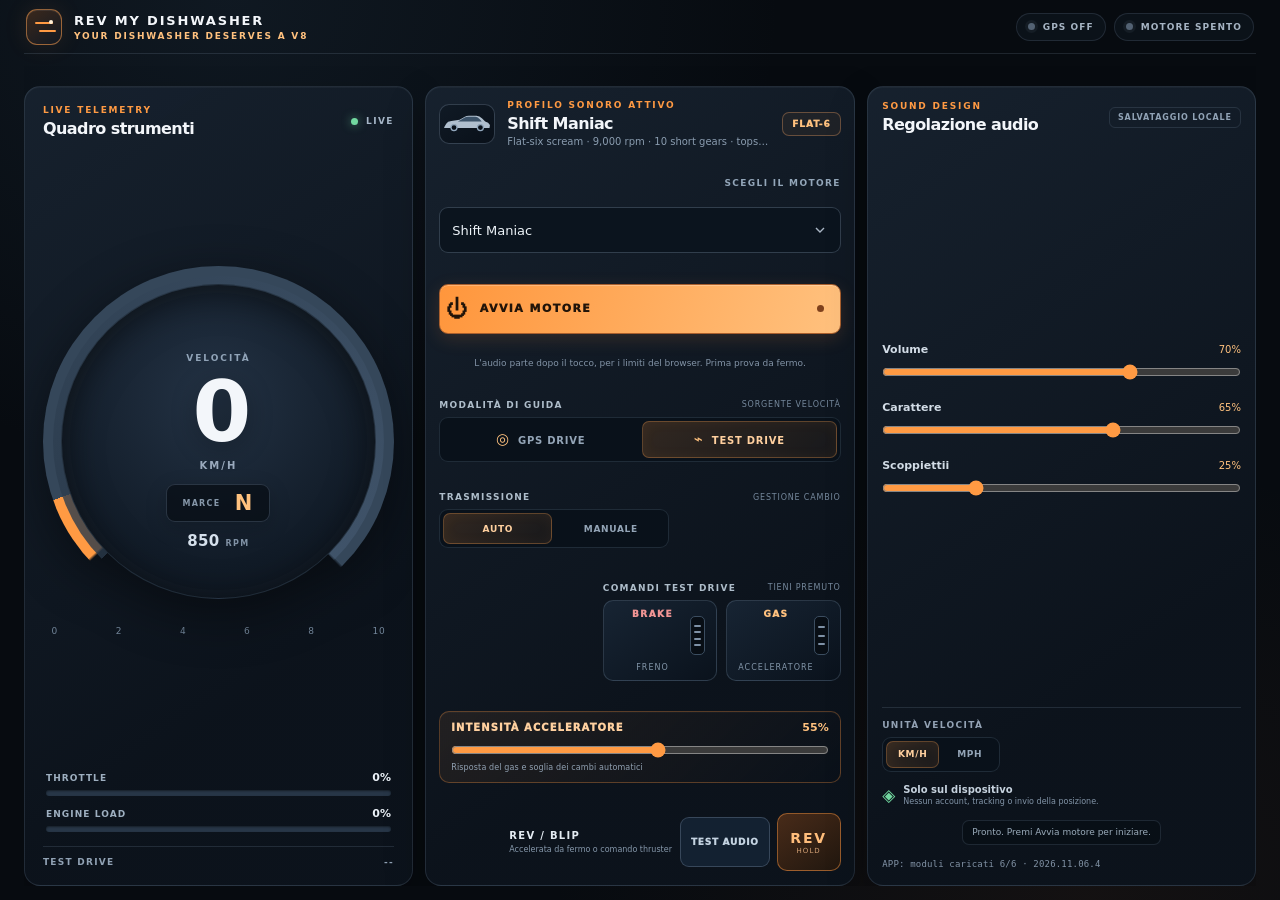
==== commit e40803c0: "Bump version for automatic gearbox calibration" ====
--- a/index.html
+++ b/index.html
@@ -137,7 +137,7 @@
 
   <script>
     (function () {
-      var boot = window.__RMD_BOOT = { version: '2026.11.06.3', loaded: [], errors: [], ready: false };
+      var boot = window.__RMD_BOOT = { version: '2026.11.06.4', loaded: [], errors: [], ready: false };
       function show(message) {
         var box = document.getElementById('notice');
         var status = document.getElementById('runtimeStatus');
@@ -172,7 +172,7 @@
   <script src="js/cars.js?v=20261105-1" onload="__RMD_SCRIPT_LOADED('cars.js')" onerror="__RMD_SCRIPT_FAILED('cars.js')"></script>
   <script src="js/audio.js?v=20261105-1" onload="__RMD_SCRIPT_LOADED('audio.js')" onerror="__RMD_SCRIPT_FAILED('audio.js')"></script>
   <script src="js/gps.js?v=20261105-1" onload="__RMD_SCRIPT_LOADED('gps.js')" onerror="__RMD_SCRIPT_FAILED('gps.js')"></script>
-  <script src="js/vehicle.js?v=20261106-gearbox-2" onload="__RMD_SCRIPT_LOADED('vehicle.js')" onerror="__RMD_SCRIPT_FAILED('vehicle.js')"></script>
+  <script src="js/vehicle.js?v=20261106-gearbox-3" onload="__RMD_SCRIPT_LOADED('vehicle.js')" onerror="__RMD_SCRIPT_FAILED('vehicle.js')"></script>
   <script src="js/main.js?v=20261106-auto-1" onload="__RMD_SCRIPT_LOADED('main.js')" onerror="__RMD_SCRIPT_FAILED('main.js')"></script>
 </body>
 </html>
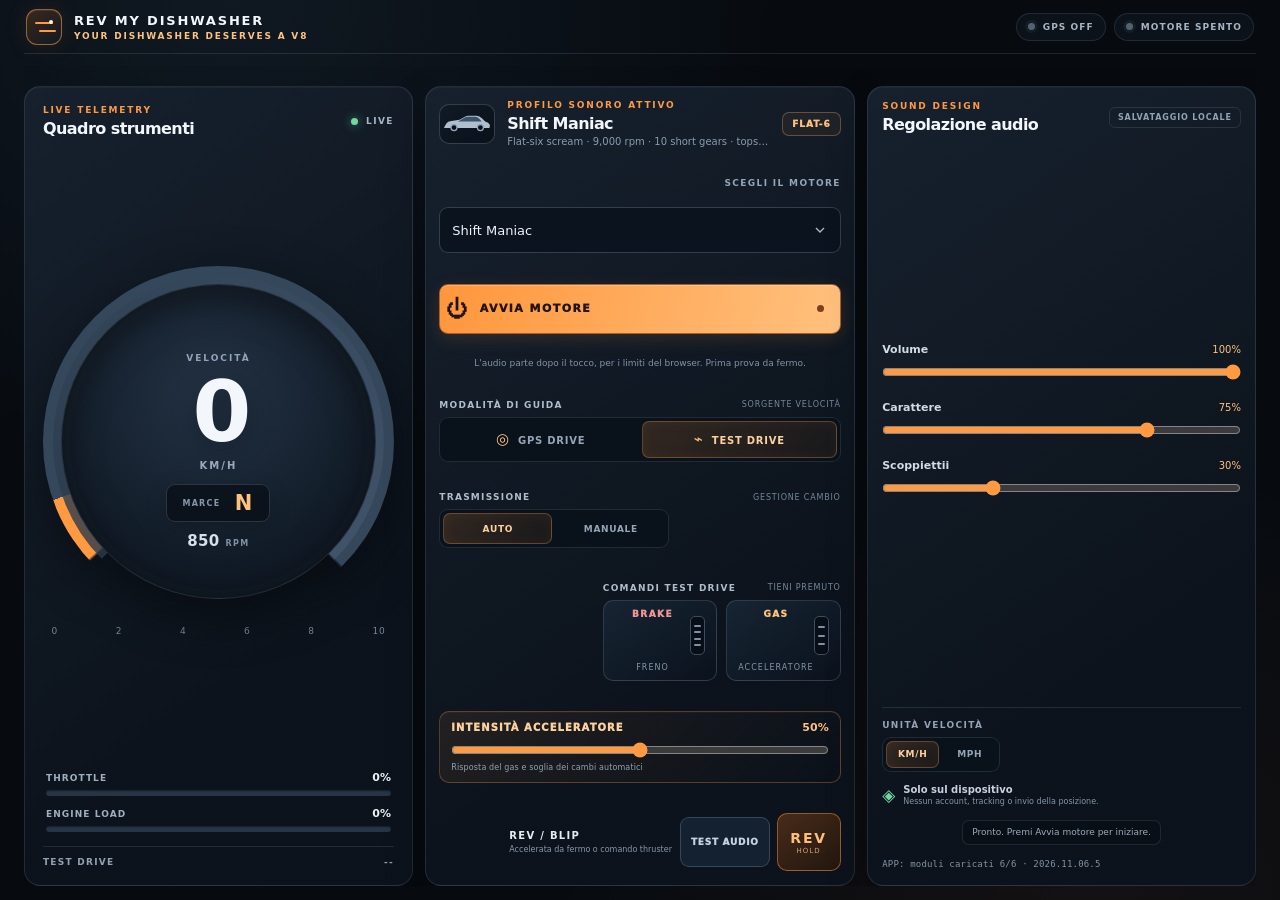
==== commit 8b778f05: "Refresh frontend cache for TeslaSound audio alignment" ====
--- a/index.html
+++ b/index.html
@@ -137,7 +137,7 @@
 
   <script>
     (function () {
-      var boot = window.__RMD_BOOT = { version: '2026.11.06.4', loaded: [], errors: [], ready: false };
+      var boot = window.__RMD_BOOT = { version: '2026.11.06.5', loaded: [], errors: [], ready: false };
       function show(message) {
         var box = document.getElementById('notice');
         var status = document.getElementById('runtimeStatus');
@@ -173,6 +173,6 @@
   <script src="js/audio.js?v=20261105-1" onload="__RMD_SCRIPT_LOADED('audio.js')" onerror="__RMD_SCRIPT_FAILED('audio.js')"></script>
   <script src="js/gps.js?v=20261105-1" onload="__RMD_SCRIPT_LOADED('gps.js')" onerror="__RMD_SCRIPT_FAILED('gps.js')"></script>
   <script src="js/vehicle.js?v=20261106-gearbox-3" onload="__RMD_SCRIPT_LOADED('vehicle.js')" onerror="__RMD_SCRIPT_FAILED('vehicle.js')"></script>
-  <script src="js/main.js?v=20261106-auto-1" onload="__RMD_SCRIPT_LOADED('main.js')" onerror="__RMD_SCRIPT_FAILED('main.js')"></script>
+  <script src="js/main.js?v=20261106-audio-alignment-1" onload="__RMD_SCRIPT_LOADED('main.js')" onerror="__RMD_SCRIPT_FAILED('main.js')"></script>
 </body>
 </html>
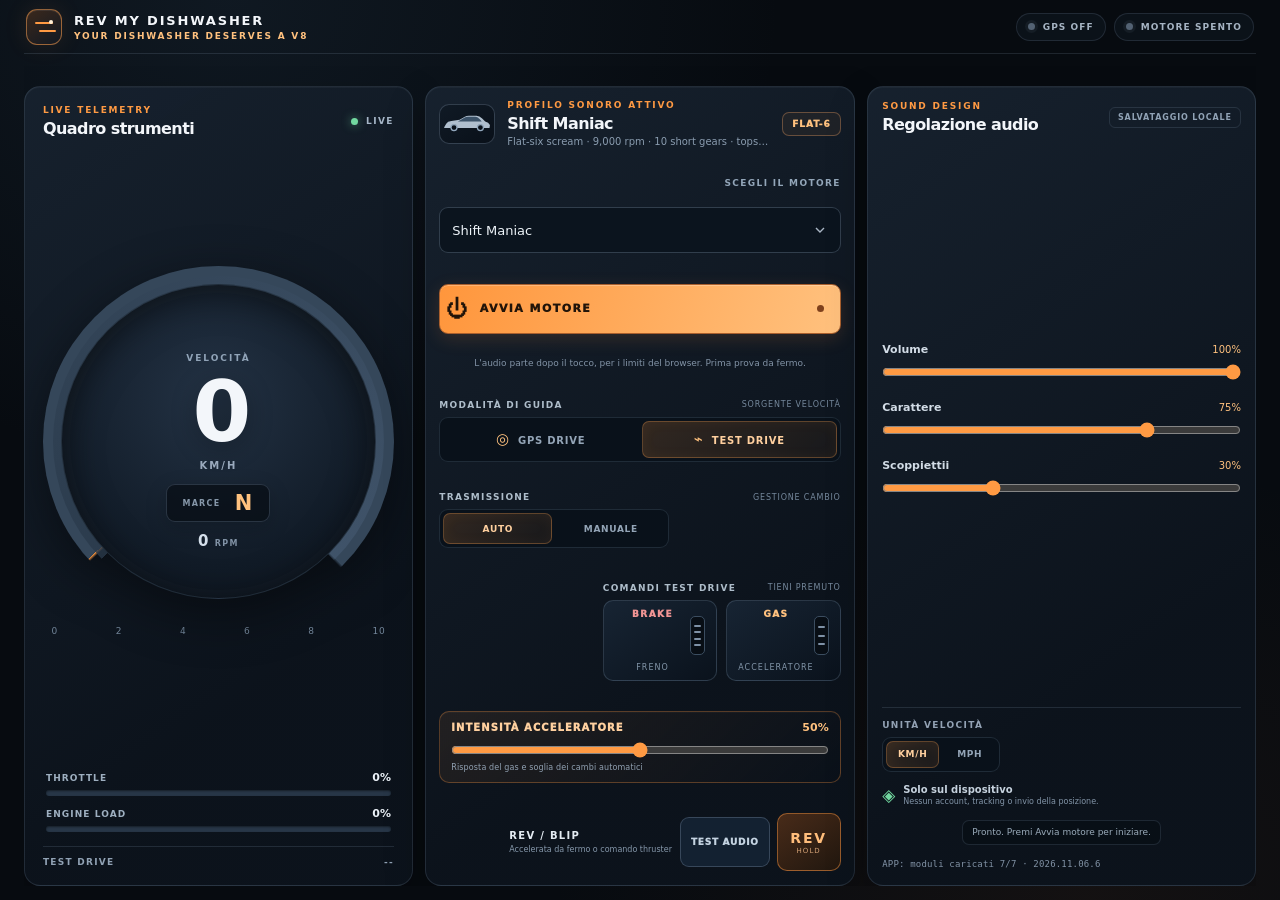
==== commit 3d9bfe45: "Load original drivetrain adapter and refresh app assets" ====
--- a/index.html
+++ b/index.html
@@ -137,7 +137,7 @@
 
   <script>
     (function () {
-      var boot = window.__RMD_BOOT = { version: '2026.11.06.5', loaded: [], errors: [], ready: false };
+      var boot = window.__RMD_BOOT = { version: '2026.11.06.6', loaded: [], errors: [], ready: false };
       function show(message) {
         var box = document.getElementById('notice');
         var status = document.getElementById('runtimeStatus');
@@ -147,7 +147,7 @@
       window.__RMD_SCRIPT_LOADED = function (name) {
         boot.loaded.push(name);
         var status = document.getElementById('runtimeStatus');
-        if (status) status.textContent = 'APP: moduli caricati ' + boot.loaded.length + '/6 · ' + boot.version;
+        if (status) status.textContent = 'APP: moduli caricati ' + boot.loaded.length + '/7 · ' + boot.version;
       };
       window.__RMD_SCRIPT_FAILED = function (name) {
         var message = 'Impossibile caricare ' + name + '.';
@@ -172,7 +172,8 @@
   <script src="js/cars.js?v=20261105-1" onload="__RMD_SCRIPT_LOADED('cars.js')" onerror="__RMD_SCRIPT_FAILED('cars.js')"></script>
   <script src="js/audio.js?v=20261105-1" onload="__RMD_SCRIPT_LOADED('audio.js')" onerror="__RMD_SCRIPT_FAILED('audio.js')"></script>
   <script src="js/gps.js?v=20261105-1" onload="__RMD_SCRIPT_LOADED('gps.js')" onerror="__RMD_SCRIPT_FAILED('gps.js')"></script>
-  <script src="js/vehicle.js?v=20261106-gearbox-3" onload="__RMD_SCRIPT_LOADED('vehicle.js')" onerror="__RMD_SCRIPT_FAILED('vehicle.js')"></script>
-  <script src="js/main.js?v=20261106-audio-alignment-1" onload="__RMD_SCRIPT_LOADED('main.js')" onerror="__RMD_SCRIPT_FAILED('main.js')"></script>
+  <script src="js/vehicle.js?v=20261106-teslasound-original-1" onload="__RMD_SCRIPT_LOADED('vehicle.js')" onerror="__RMD_SCRIPT_FAILED('vehicle.js')"></script>
+  <script src="js/vehicle-compat.js?v=20261106-1" onload="__RMD_SCRIPT_LOADED('vehicle-compat.js')" onerror="__RMD_SCRIPT_FAILED('vehicle-compat.js')"></script>
+  <script src="js/main.js?v=20261106-teslasound-original-1" onload="__RMD_SCRIPT_LOADED('main.js')" onerror="__RMD_SCRIPT_FAILED('main.js')"></script>
 </body>
 </html>
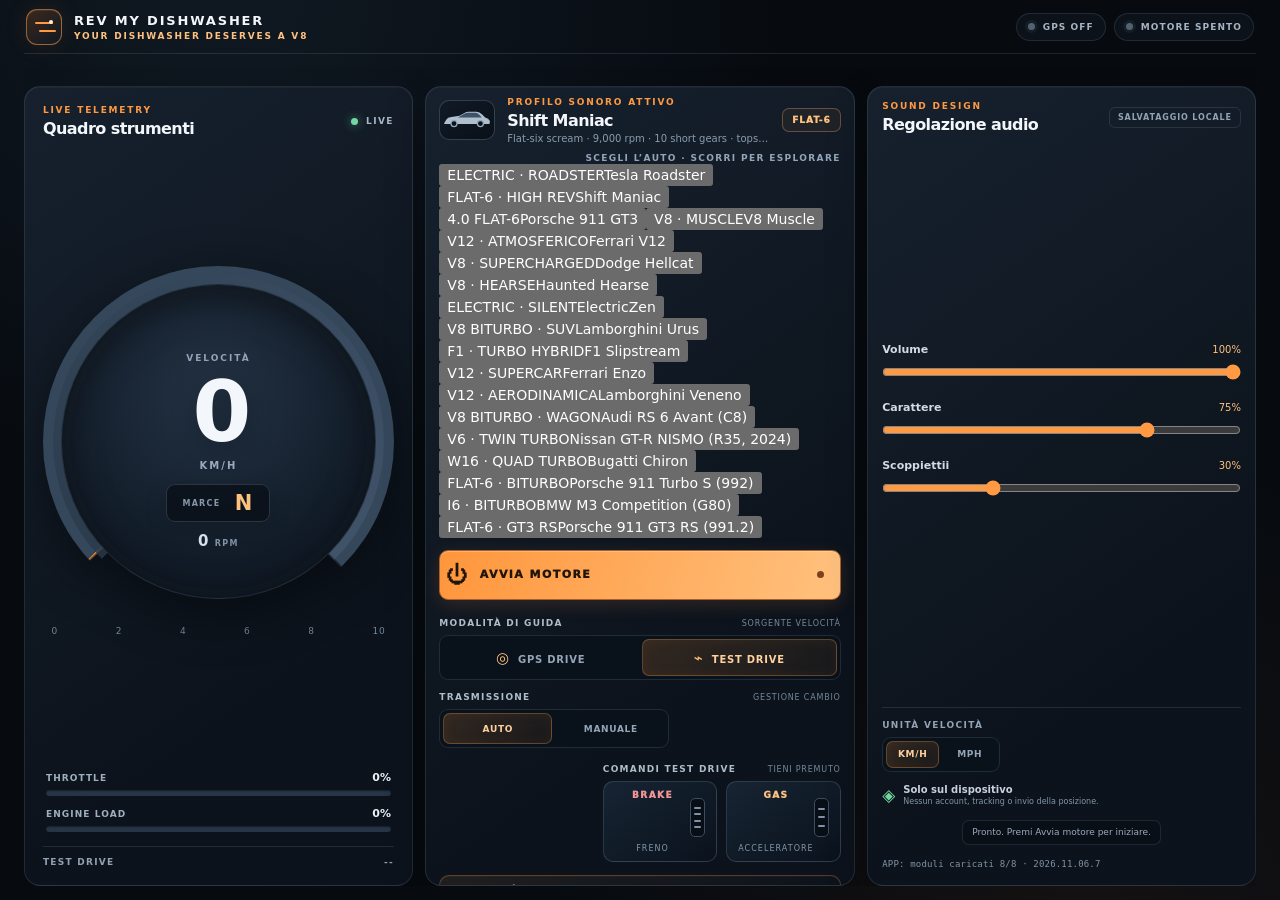
==== commit 2a5aba5c: "Replace car selector with photo garage gallery" ====
--- a/index.html
+++ b/index.html
@@ -58,8 +58,9 @@
           <span class="engine-badge" id="engineBadge">FLAT-6</span>
         </div>
 
-        <label class="field-label" for="carSelect">SCEGLI IL MOTORE</label>
-        <select id="carSelect" class="car-select"></select>
+        <div class="field-label car-picker-label" id="carPickerLabel">SCEGLI L’AUTO <span>· SCORRI PER ESPLORARE</span></div>
+        <div id="carGallery" class="car-gallery" role="group" aria-labelledby="carPickerLabel" aria-label="Galleria dei profili auto"></div>
+        <select id="carSelect" class="car-select" hidden aria-hidden="true" tabindex="-1"></select>
 
         <button class="start-button" id="startButton" type="button">
           <span class="power-symbol">⏻</span><span id="startLabel">AVVIA MOTORE</span><i class="start-led"></i>
@@ -132,12 +133,12 @@
       </section>
     </main>
 
-    <footer class="page-footer"><span>REV MY DISHWASHER</span><span>Non coprire sirene, clacson, avvisi o altri suoni di sicurezza. Usa a volume moderato.</span></footer>
+    <footer class="page-footer"><span>REV MY DISHWASHER</span><span>Non coprire sirene, clacson, avvisi o altri suoni di sicurezza. Usa a volume moderato. · <a href="photo-credits.html">Crediti fotografie</a></span></footer>
   </div>
 
   <script>
     (function () {
-      var boot = window.__RMD_BOOT = { version: '2026.11.06.6', loaded: [], errors: [], ready: false };
+      var boot = window.__RMD_BOOT = { version: '2026.11.06.7', loaded: [], errors: [], ready: false };
       function show(message) {
         var box = document.getElementById('notice');
         var status = document.getElementById('runtimeStatus');
@@ -147,7 +148,7 @@
       window.__RMD_SCRIPT_LOADED = function (name) {
         boot.loaded.push(name);
         var status = document.getElementById('runtimeStatus');
-        if (status) status.textContent = 'APP: moduli caricati ' + boot.loaded.length + '/7 · ' + boot.version;
+        if (status) status.textContent = 'APP: moduli caricati ' + boot.loaded.length + '/8 · ' + boot.version;
       };
       window.__RMD_SCRIPT_FAILED = function (name) {
         var message = 'Impossibile caricare ' + name + '.';
@@ -174,6 +175,7 @@
   <script src="js/gps.js?v=20261105-1" onload="__RMD_SCRIPT_LOADED('gps.js')" onerror="__RMD_SCRIPT_FAILED('gps.js')"></script>
   <script src="js/vehicle.js?v=20261106-teslasound-original-1" onload="__RMD_SCRIPT_LOADED('vehicle.js')" onerror="__RMD_SCRIPT_FAILED('vehicle.js')"></script>
   <script src="js/vehicle-compat.js?v=20261106-1" onload="__RMD_SCRIPT_LOADED('vehicle-compat.js')" onerror="__RMD_SCRIPT_FAILED('vehicle-compat.js')"></script>
-  <script src="js/main.js?v=20261106-teslasound-original-1" onload="__RMD_SCRIPT_LOADED('main.js')" onerror="__RMD_SCRIPT_FAILED('main.js')"></script>
+  <script src="js/car-photos.js?v=20261106-photo-gallery-1" onload="__RMD_SCRIPT_LOADED('car-photos.js')" onerror="__RMD_SCRIPT_FAILED('car-photos.js')"></script>
+  <script src="js/main.js?v=20261106-car-gallery-1" onload="__RMD_SCRIPT_LOADED('main.js')" onerror="__RMD_SCRIPT_FAILED('main.js')"></script>
 </body>
 </html>
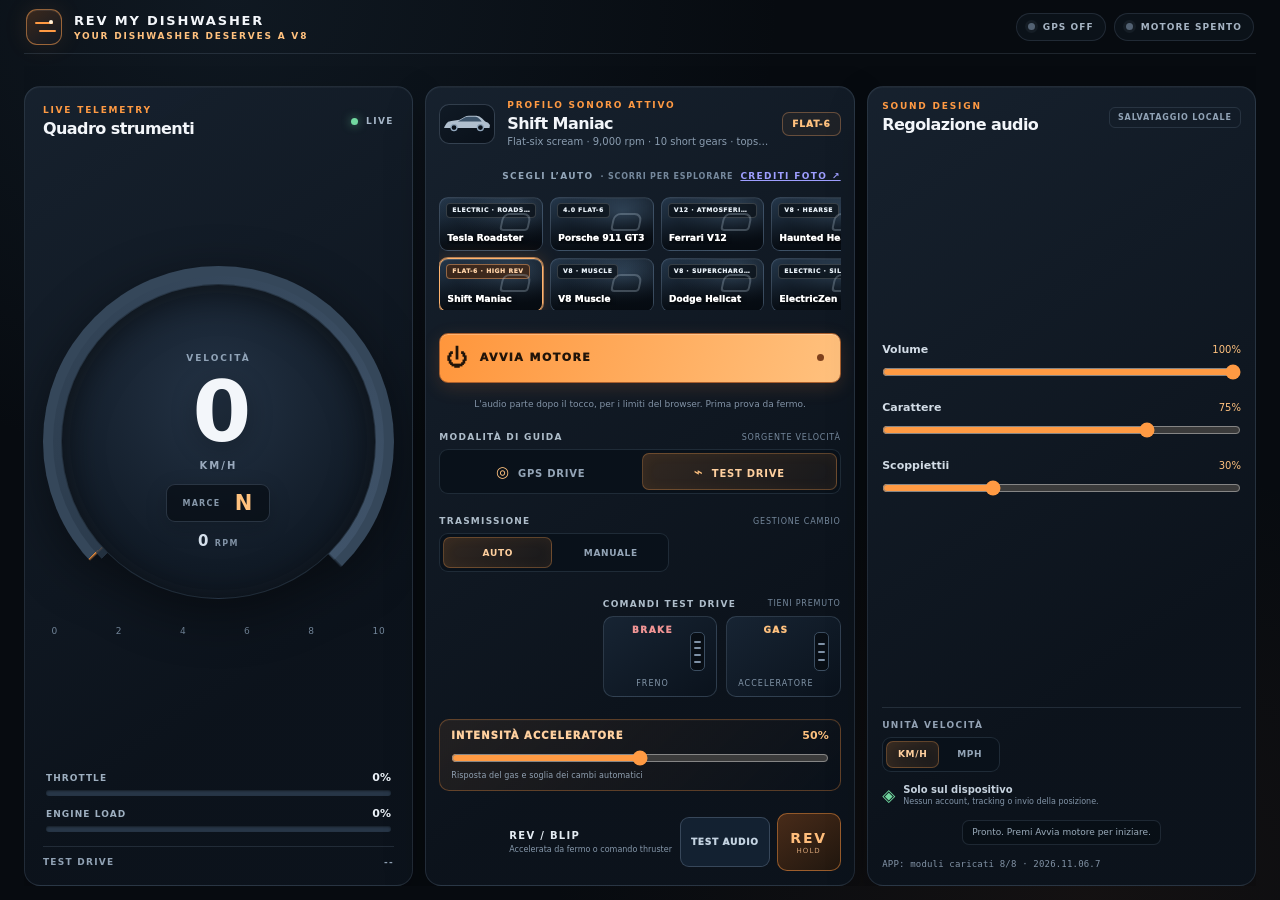
==== commit a46668e1: "Expose photo credits link in car gallery" ====
--- a/index.html
+++ b/index.html
@@ -58,7 +58,7 @@
           <span class="engine-badge" id="engineBadge">FLAT-6</span>
         </div>
 
-        <div class="field-label car-picker-label" id="carPickerLabel">SCEGLI L’AUTO <span>· SCORRI PER ESPLORARE</span></div>
+        <div class="field-label car-picker-label" id="carPickerLabel">SCEGLI L’AUTO <span>· SCORRI PER ESPLORARE</span><a class="photo-credits-link" href="photo-credits.html">CREDITI FOTO ↗</a></div>
         <div id="carGallery" class="car-gallery" role="group" aria-labelledby="carPickerLabel" aria-label="Galleria dei profili auto"></div>
         <select id="carSelect" class="car-select" hidden aria-hidden="true" tabindex="-1"></select>
 
--- a/cockpit.css
+++ b/cockpit.css
@@ -235,3 +235,59 @@
   .accelerator-intensity{padding:9px 10px}
   .intensity-control b{font-size:9px}
 }
+
+
+/* Photo garage — compact, two-row horizontal rail inspired by the original car picker. */
+.car-picker-label{
+  display:flex;align-items:center;gap:7px;min-height:13px;color:#a9b9c9;
+}
+.car-picker-label span{color:#75889c;font-size:8px;font-weight:750;letter-spacing:.1em}
+.control-panel>.car-gallery{
+  display:grid;grid-auto-flow:column;grid-template-rows:repeat(2,54px);
+  grid-auto-columns:112px;gap:7px;flex:0 0 auto;width:100%;max-width:100%;
+  max-height:115px;min-height:0;overflow-x:auto;overflow-y:hidden;
+  padding:3px 3px 6px;overscroll-behavior-x:contain;scroll-snap-type:x mandatory;
+  scrollbar-width:thin;scrollbar-color:#526579 #101a25;
+}
+.car-gallery::-webkit-scrollbar{height:5px}
+.car-gallery::-webkit-scrollbar-track{background:#101a25;border-radius:9px}
+.car-gallery::-webkit-scrollbar-thumb{background:#526579;border-radius:9px}
+.car-card{
+  position:relative;display:block;min-width:0;min-height:0;padding:0;overflow:hidden;
+  border:1px solid rgba(138,164,190,.25);border-radius:9px;background:
+    radial-gradient(ellipse at 70% 25%,#34495e 0,transparent 58%),
+    linear-gradient(135deg,#26394d,#0b121b 72%);
+  color:#f5f7fa;text-align:left;cursor:pointer;isolation:isolate;scroll-snap-align:start;
+  box-shadow:inset 0 1px 0 rgba(255,255,255,.035);
+  transition:border-color .16s ease,box-shadow .16s ease,transform .16s ease,filter .16s ease;
+}
+.car-card img{position:absolute;inset:0;width:100%;height:100%;display:block;object-fit:cover;object-position:center 56%;z-index:-2;opacity:.88;filter:saturate(1.14) contrast(1.04);transition:transform .28s ease,opacity .18s ease}
+.car-card-shade{position:absolute;inset:0;z-index:-1;background:linear-gradient(180deg,rgba(5,10,16,.06) 5%,rgba(5,10,16,.2) 38%,rgba(5,10,16,.92) 100%)}
+.car-card-tag{position:absolute;top:5px;left:6px;max-width:calc(100% - 12px);overflow:hidden;text-overflow:ellipsis;white-space:nowrap;padding:3px 5px;border:1px solid rgba(255,255,255,.17);border-radius:4px;background:rgba(5,10,16,.62);color:#e8f0f7;font-size:6px;font-weight:950;letter-spacing:.1em;line-height:1.1;backdrop-filter:blur(6px)}
+.car-card-name{position:absolute;left:7px;right:5px;bottom:6px;overflow:hidden;text-overflow:ellipsis;white-space:nowrap;color:#fff;font-size:9px;font-weight:950;line-height:1.1;letter-spacing:.01em;text-shadow:0 1px 5px #000}
+.car-card:hover{border-color:rgba(255,188,128,.8);filter:brightness(1.12)}
+.car-card:hover img{transform:scale(1.06);opacity:1}
+.car-card.active{border-color:#ffb46f;box-shadow:0 0 0 1px rgba(255,173,103,.65),0 0 18px rgba(255,151,64,.22),inset 0 1px 0 rgba(255,255,255,.2)}
+.car-card.active .car-card-tag{border-color:rgba(255,183,120,.45);color:#ffd3a7;background:rgba(71,38,17,.74)}
+.car-card.no-photo:after{content:"";position:absolute;right:12px;top:15px;width:25px;height:14px;border:2px solid rgba(198,215,231,.35);border-radius:7px 8px 4px 4px;transform:skewX(-12deg);opacity:.75}
+.car-card:focus-visible{outline:2px solid #ffd09f;outline-offset:2px}
+.control-panel>.car-select[hidden]{display:none!important}
+
+@media (min-width:900px) and (orientation:landscape){
+  .control-panel>.car-gallery{grid-template-rows:repeat(2,54px);grid-auto-columns:clamp(96px,8.1vw,116px);max-height:116px}
+}
+@media (min-width:900px) and (orientation:landscape) and (max-height:760px){
+  .control-panel>.car-gallery{grid-template-rows:repeat(2,46px);grid-auto-columns:100px;max-height:100px;gap:6px}
+  .car-card-name{font-size:8px}.car-card-tag{font-size:5.5px;top:4px;left:5px}
+}
+@media (min-width:900px) and (orientation:landscape) and (max-width:1180px){
+  .control-panel>.car-gallery{grid-auto-columns:95px}
+}
+@media (max-width:899px),(orientation:portrait){
+  .control-panel>.car-gallery{grid-template-rows:repeat(2,58px);grid-auto-columns:minmax(108px,30vw);max-height:128px}
+}
+@media (max-width:560px){
+  .car-picker-label{font-size:9px}.car-picker-label span{font-size:7px}
+  .control-panel>.car-gallery{grid-template-rows:repeat(2,60px);grid-auto-columns:minmax(112px,35vw);max-height:132px;gap:7px}
+  .car-card-name{font-size:9px}.car-card-tag{font-size:6px}
+}
